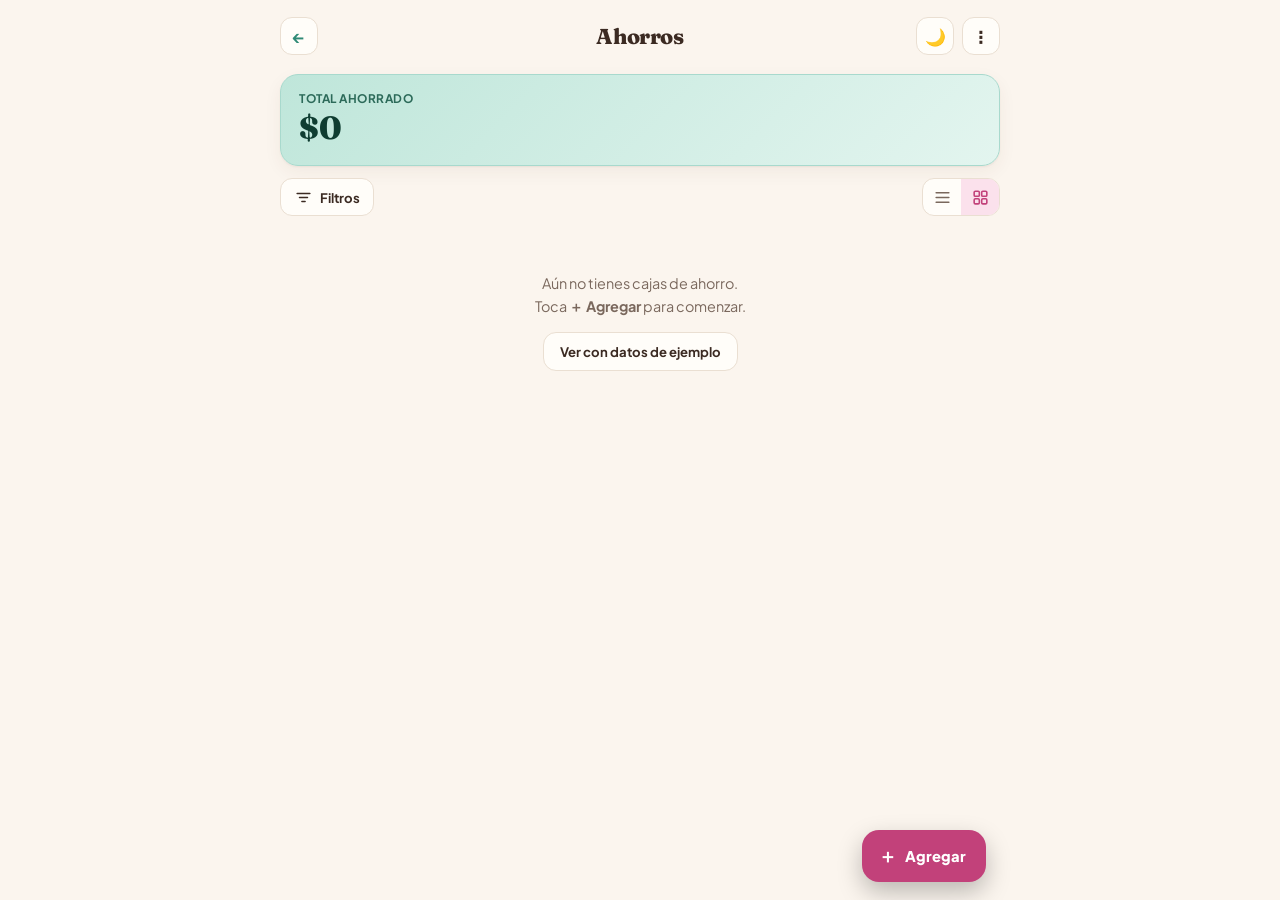
==== ahorros.html @ fe5e7a6b "Add files via upload" ====
<!DOCTYPE html>
<html lang="es">
<head>
  <meta charset="UTF-8">
  <title>Ahorros</title>
  <meta name="viewport" content="width=device-width, initial-scale=1.0">
  <meta name="theme-color" content="#f8fafc">
<link rel="manifest" href="/manifest.webmanifest">
<link rel="apple-touch-icon" href="/apple-touch-icon.png">
<link rel="icon" type="image/png" sizes="192x192" href="/icon-192.png">
<meta name="apple-mobile-web-app-capable" content="yes">
<meta name="mobile-web-app-capable" content="yes">
<meta name="apple-mobile-web-app-title" content="Organizador">  
  <script>try{var t=localStorage.getItem('app_tema')||'auto';var d=t==='oscuro'||(t==='auto'&&matchMedia('(prefers-color-scheme: dark)').matches);document.documentElement.dataset.theme=d?'dark':'light'}catch(e){}</script>
  <script>try{var F={fraunces:"'Fraunces',Georgia,serif",jakarta:"'Plus Jakarta Sans',system-ui,sans-serif",fira:"'Fira Sans',system-ui,sans-serif",chivo:"'Chivo',system-ui,sans-serif",space:"'Space Grotesk',system-ui,sans-serif"},f=localStorage.getItem("app_fuente");if(F[f])document.documentElement.style.setProperty("--serif",F[f])}catch(e){}</script>
  <script>try{var a=localStorage.getItem('color_ahorros');if(['violeta','rosa','celeste','agua'].indexOf(a)>-1)document.documentElement.dataset.acc=a}catch(e){}</script>
  <link rel="preconnect" href="https://fonts.googleapis.com">
  <link rel="preconnect" href="https://fonts.gstatic.com" crossorigin>
  <link href="https://fonts.googleapis.com/css2?family=Fraunces:wght@600;700&family=Fira+Sans:wght@500;600;700&family=Chivo:wght@500;600;700&family=Space+Grotesk:wght@500;600;700&family=Plus+Jakarta+Sans:wght@400;500;600;700;800&display=swap" rel="stylesheet">
  <style>
    :root{color-scheme:light;--bg:#fbf5ee;--card:#fffdf9;--border:#eadfd2;--text:#3b2a22;--muted:#7a685d;--green:#2f8a76;--green-soft:#d9f0ea;--green-line:#a8d9cd;--red:#b4412f;--red-soft:#f8e1db;--red-line:#eab9ad;--badge:#f1e8dd;--soft:#f6efe6;--hover:#eadfd2;--pill-ink:#475569;--info-soft:#fffbeb;--info-line:#fde68a;--info-ink:#92400e;--badge-ink:#65534a;--f0:#c4623f;--f1:#5f8f7a;--f2:#8a6fb0;--f3:#b98524;--f4:#4f7fb5;--f5:#b9567a;--f6:#6f8f3d;--f7:#a0675a;--serif:'Fraunces','Lora',Georgia,serif;--shadow:0 1px 2px rgba(80,50,30,.06),0 6px 18px rgba(80,50,30,.06)}
    [data-theme=dark]{color-scheme:dark;--bg:#14121a;--card:#1e1b27;--border:#2d2939;--text:#efeaf7;--muted:#a39cb3;--green:#34d399;--green-soft:rgba(52,211,153,.14);--green-line:rgba(52,211,153,.35);--red:#fb7185;--red-soft:rgba(251,113,133,.14);--red-line:rgba(251,113,133,.35);--badge:#282434;--soft:#181521;--hover:#2d2939;--pill-ink:#bab2ca;--info-soft:rgba(252,211,77,.1);--info-line:rgba(252,211,77,.3);--info-ink:#fcd34d;--f0:#f0916d;--f1:#5eead4;--f2:#c4b5fd;--f3:#fcd34d;--f4:#7cb7ff;--f5:#f9a8d4;--f6:#bef264;--f7:#fdba74;--shadow:0 1px 2px rgba(0,0,0,.3),0 8px 22px rgba(0,0,0,.25)}
    [data-theme=dark] .btn-green{color:#04281d}
    .btn-tema{justify-self:end;width:38px;height:38px;border-radius:12px;background:var(--card);border:1.5px solid var(--border);color:var(--text);font-size:1.05rem;cursor:pointer}
    *{box-sizing:border-box;-webkit-tap-highlight-color:transparent;margin:0;padding:0}
    body{font-family:'Plus Jakarta Sans',system-ui,-apple-system,sans-serif;background:var(--bg);color:var(--text);padding:16px 14px 80px;-webkit-font-smoothing:antialiased}
    .container{max-width:720px;margin:0 auto}
    .top-bar{display:grid;grid-template-columns:44px 1fr 44px;align-items:center;margin-bottom:18px;min-height:40px}
    .btn-back{text-decoration:none;font-size:1.1rem;font-weight:700;color:var(--green);display:inline-flex;align-items:center;justify-content:center;width:38px;height:38px;border-radius:12px;background:var(--card);border:1.5px solid var(--border);box-shadow:0 2px 5px rgba(0,0,0,.03)}
    h1{font-size:1.35rem;font-weight:800;text-align:center;letter-spacing:-.3px}

    .sum-card{background:linear-gradient(135deg,#059669,#10b981);color:#fff;border-radius:18px;padding:16px 18px;box-shadow:0 8px 22px rgba(5,150,105,.28);margin-bottom:16px}
    [data-theme=dark] .sum-card{color:#04281d;background:linear-gradient(135deg,#34d399,#6ee7b7);box-shadow:0 8px 22px rgba(52,211,153,.2)}
    .sum-label{font-size:.74rem;font-weight:700;text-transform:uppercase;letter-spacing:.5px;opacity:.85}
    .sum-value{font-size:2rem;font-weight:800;letter-spacing:-.5px;margin-top:2px}
    .sum-sub{font-size:.78rem;font-weight:600;opacity:.85;margin-top:2px}

    .actions-row{display:flex;justify-content:space-between;align-items:center;margin-bottom:16px;gap:8px}
    .btn{border:none;border-radius:12px;padding:10px 16px;font-weight:700;font-size:.82rem;cursor:pointer;display:inline-flex;align-items:center;justify-content:center;gap:6px;font-family:inherit;transition:all .15s cubic-bezier(.16,1,.3,1)}
    .btn:active{transform:scale(.94)}
    .btn-green{background:var(--green);color:#fff;box-shadow:0 4px 12px rgba(5,150,105,.25)}
    .btn-red{background:var(--red-soft);color:var(--red);border:1.5px solid var(--red-line)}
    .btn-in{background:var(--green-soft);color:var(--green);border:1.5px solid var(--green-line)}
    .btn-secondary{background:var(--card);border:1.5px solid var(--border);color:var(--text)}

    .card-list{display:flex;flex-direction:column;gap:12px}
    .group-card{background:var(--card);border:1.5px solid var(--border);border-radius:18px;padding:14px 16px;box-shadow:0 4px 12px rgba(15,23,42,.03)}
    .g-head{display:flex;justify-content:space-between;align-items:flex-start;gap:8px}
    .g-title{font-weight:700;font-size:1.02rem;overflow-wrap:anywhere}
    .g-saldo{font-weight:800;font-size:1.25rem;color:var(--green);margin-top:2px}
    .g-info{margin:10px 0 12px;background:var(--info-soft);border:1px solid var(--info-line);color:var(--info-ink);border-radius:10px;padding:7px 10px;font-size:.78rem;font-weight:600;line-height:1.45;overflow-wrap:anywhere;white-space:pre-wrap}
    .g-btns{display:flex;gap:8px;margin-top:12px}
    .g-btns .btn{flex:1}
    .btn-icon{background:none;border:none;cursor:pointer;padding:6px 8px;font-size:.88rem;color:var(--muted);border-radius:8px}
    .btn-icon:hover{background:var(--hover);color:var(--text)}
    .toggle-movs{width:100%;text-align:left;background:none;border:none;border-top:1px dashed var(--border);margin-top:12px;padding:10px 0 2px;font-weight:700;font-size:.8rem;font-family:inherit;color:var(--muted);cursor:pointer}
    .movs{display:flex;flex-direction:column;gap:6px;margin-top:8px}
    .mov{display:flex;justify-content:space-between;align-items:center;gap:10px;background:var(--soft);border:1px solid var(--border);border-radius:12px;padding:9px 11px}
    .mov-main{font-weight:700;font-size:.9rem}
    .mov.in .mov-main{color:var(--green)}.mov.out .mov-main{color:var(--red)}
    .mov-det{font-size:.78rem;font-weight:600;margin-top:3px;overflow-wrap:anywhere}
    .mov-sub{font-size:.74rem;color:var(--muted);margin-top:2px;overflow-wrap:anywhere}
    .vacio{text-align:center;color:var(--muted);padding:44px 0;font-size:.9rem;line-height:1.6}
    .vacio .btn{margin-top:14px}

    .modal-overlay{position:fixed;inset:0;background:rgba(15,23,42,.45);backdrop-filter:blur(8px);-webkit-backdrop-filter:blur(8px);display:flex;align-items:flex-start;justify-content:center;z-index:100;padding:20px 14px 40px;overflow-y:auto;opacity:0;pointer-events:none;transition:opacity .22s}
    .modal-overlay.active{opacity:1;pointer-events:auto}
    .modal{background:var(--card);border-radius:20px;width:100%;max-width:400px;padding:22px;box-shadow:0 20px 50px rgba(0,0,0,.16);transform:translateY(16px) scale(.96);transition:transform .24s cubic-bezier(.16,1,.3,1);margin-top:24px}
    .modal-overlay.active .modal{transform:none}
    .modal h3{font-size:1.15rem;font-weight:800;margin-bottom:14px}
    .sec{font-size:.72rem;font-weight:800;text-transform:uppercase;letter-spacing:.5px;color:var(--muted);margin:16px 0 8px;padding-top:12px;border-top:1px dashed var(--border)}
    .form-group{margin-bottom:12px}
    .form-label{display:block;font-size:.76rem;font-weight:700;color:var(--muted);margin-bottom:5px}
    .form-input{width:100%;border:1.5px solid var(--border);border-radius:10px;padding:11px 13px;font-size:.92rem;font-family:inherit;outline:none;color:var(--text);background:var(--card)}
    .form-input.big{font-size:1.5rem;font-weight:800;padding:12px 14px}
    .form-input:focus{border-color:var(--green);box-shadow:0 0 0 3px rgba(5,150,105,.15)}
    .hint{font-size:.74rem;color:var(--muted);margin-top:5px;line-height:1.4}
    .info-box{background:var(--info-soft);border:1px solid var(--info-line);color:var(--info-ink);border-radius:10px;padding:8px 11px;font-size:.78rem;font-weight:600;margin-bottom:12px;overflow-wrap:anywhere;white-space:pre-wrap}
    .chips{display:flex;gap:6px}
    .chip{flex:1;border:1.5px solid var(--border);background:var(--card);border-radius:12px;padding:10px 6px;font-weight:700;font-size:.82rem;font-family:inherit;color:var(--muted);cursor:pointer}
    .chip.on{background:var(--green-soft);border-color:var(--green);color:var(--green)}
    .chip.on.out{background:var(--red-soft);border-color:var(--red);color:var(--red)}
    .error{display:none;color:var(--red);font-size:.8rem;font-weight:600;margin-top:8px}
    .modal-footer{display:flex;justify-content:flex-end;gap:8px;margin-top:18px}
  
    /* ===== Estilo Fanfics: serif, franja de color, etiquetas suaves ===== */
    h1,.group-title,.g-title,.modal h3,.card-title,.vacio .big{font-family:var(--serif)}
    h1{letter-spacing:-.4px}
    .group-card,.nav-card{position:relative;overflow:hidden;border-width:1px;box-shadow:var(--shadow);padding-left:16px}
    /* sin franja lateral de color */
    .card-list>.group-card:nth-child(8n+1){--c:var(--f2)}
    .card-list>.group-card:nth-child(8n+2){--c:var(--f5)}
    .card-list>.group-card:nth-child(8n+3){--c:var(--f1)}
    .card-list>.group-card:nth-child(8n+4){--c:var(--f3)}
    .card-list>.group-card:nth-child(8n+5){--c:var(--f4)}
    .card-list>.group-card:nth-child(8n+6){--c:var(--f0)}
    .card-list>.group-card:nth-child(8n+7){--c:var(--f6)}
    .card-list>.group-card:nth-child(8n+8){--c:var(--f7)}
    .group-title{font-weight:700;font-size:1.05rem;letter-spacing:-.1px}
    .group-count{background:var(--badge);color:var(--badge-ink);font-weight:700}
    .badge{border-color:transparent!important;border-radius:8px;padding:3px 8px;font-size:.7rem}
    .badge.cat{border-radius:8px}
    .btn,.sq,.btn-back,.btn-tema,.mini,.chip{border-radius:13px}
    .btn-add-item,.btn-clear{border-radius:13px}
    .sq,.btn-back,.btn-tema{border-width:1px}
    .search-box,.group-card,.item-row,.mov,.modal{border-width:1px}
    .search-box{border-width:1.5px;border-radius:15px;box-shadow:none}
    .seg{background:var(--badge)}
    .modal-overlay,.overlay{background:rgba(30,18,10,.45)}
    [data-theme=dark] .modal-overlay,[data-theme=dark] .overlay{background:rgba(0,0,0,.6)}
    .item-row{border-radius:14px}

    .btn-green{box-shadow:none}
    .sum-card{background:linear-gradient(135deg,#2f8a76,#5f8f7a);box-shadow:var(--shadow);border-radius:18px}
    [data-theme=dark] .sum-card{background:#173b36;color:#5eead4;box-shadow:var(--shadow);border:1px solid rgba(94,234,212,.25)}
    .sum-value{font-family:var(--serif)}
    .g-saldo{font-family:var(--serif)}
    [data-theme=dark] .btn-green{color:#04281d}
  
    /* ===== Estructura nueva (boceto): barra, filtros, tarjetas compactas, flotante ===== */
    :root{--pk:#c2417a;--pk-soft:#fbe1ec;--on-pk:#fff;--acc:var(--green)}
    [data-theme=dark]{--pk:#f472b6;--pk-soft:#40202f;--on-pk:#14121a}
    body{padding-bottom:110px}
    .top-bar{grid-template-columns:84px 1fr 84px}
    .sq{width:38px;height:38px;border-radius:12px;background:var(--card);border:1px solid var(--border);color:var(--text);font-size:1.05rem;font-weight:700;display:inline-flex;align-items:center;justify-content:center;text-decoration:none;cursor:pointer;font-family:inherit;box-shadow:none}
    .top-bar>a.sq{color:var(--acc);justify-self:start}
    .top-right{display:flex;gap:8px;justify-self:end;position:relative}
    .top-right .sq{color:var(--text)}
    .menu,.pop{position:absolute;background:var(--card);border:1px solid var(--border);border-radius:14px;box-shadow:var(--shadow);padding:6px;display:none;z-index:60}
    .menu{right:0;top:46px;min-width:170px}
    .pop{left:0;top:44px;min-width:240px;z-index:40}
    .menu.open,.pop.open{display:block}
    .menu button,.pop button{display:flex;width:100%;gap:8px;align-items:center;padding:11px 12px;border:0;background:none;border-radius:10px;font-weight:700;font-size:.86rem;font-family:inherit;color:var(--text);cursor:pointer;text-align:left}
    .menu button:hover,.pop button:hover{background:var(--badge)}
    .pop button.on{background:var(--pk-soft);color:var(--pk)}
    .tools{display:flex;gap:8px;align-items:center;margin:2px 0 12px;position:relative;min-height:38px}
    .fbtn{display:inline-flex;align-items:center;gap:7px;height:38px;padding:0 13px;border-radius:12px;background:var(--card);border:1px solid var(--border);font-weight:700;font-size:.82rem;color:var(--text);cursor:pointer;font-family:inherit}
    .fbtn svg,.view svg{width:19px;height:19px;flex:none}
    .fbtn i{display:none;width:8px;height:8px;border-radius:50%;background:var(--pk)}
    .fbtn.has i{display:inline-block}
    .view{display:flex;margin-left:auto;background:var(--card);border:1px solid var(--border);border-radius:12px;overflow:hidden}
    .view button{width:38px;height:36px;display:grid;place-items:center;color:var(--muted);background:none;border:0;cursor:pointer}
    .view button.on{background:var(--pk-soft);color:var(--pk)}
    .tot{font-size:.82rem;color:var(--muted);font-weight:600}
    .tot b{color:var(--text);font-family:var(--serif);font-size:1.05rem}
    .card-list.grid{display:grid;grid-template-columns:1fr 1fr;gap:10px;align-items:stretch}
    @media(max-width:330px){.card-list.grid{grid-template-columns:1fr}}
    .card-list.grid .group-card{padding:12px 8px 12px 16px}
    .card-list .vacio{grid-column:1/-1}
    .group-card{display:flex;flex-direction:column;gap:6px}
    .c-head{display:flex;justify-content:space-between;align-items:flex-start;gap:4px}
    .c-name{font-family:var(--serif);font-weight:700;font-size:1rem;line-height:1.2;overflow-wrap:anywhere;min-width:0;padding-top:4px}
    .c-ic{display:flex;flex:none;margin:-4px 0 0 0}
    .c-ic .btn-icon{padding:6px 5px}
    .c-sub{font-size:.76rem;color:var(--muted);font-weight:600;overflow-wrap:anywhere}
    .c-line{font-size:.8rem;color:var(--muted);font-weight:600}
    .c-line b{color:var(--text)}
    .c-line b.v{font-family:var(--serif);font-size:1.1rem;color:var(--acc)}
    .c-acts{display:grid;grid-template-columns:1fr 1fr;gap:6px;margin-top:auto;padding-top:6px}
    .c-acts .btn{padding:9px 4px;font-size:.78rem;border-radius:11px;width:100%}
    .btn-det{background:var(--card);border:1.5px solid var(--border);color:var(--text)}
    .btn-add{background:var(--pk-soft);color:var(--pk);border:1.5px solid transparent}
    .caja-thumb{width:44px;height:44px;border-radius:10px;object-fit:cover;background:var(--hover);border:1px solid var(--border);cursor:pointer;flex:none}
    .card-list.grid .caja-thumb{width:32px;height:32px;border-radius:8px}
    .badges{display:flex;flex-wrap:wrap;gap:6px;align-items:center;margin-bottom:4px}
    .fab{position:fixed;z-index:30;right:max(16px,calc(50% - 346px));bottom:calc(18px + env(safe-area-inset-bottom));height:52px;padding:0 20px 0 16px;border-radius:17px;background:var(--pk);color:var(--on-pk);border:0;font-weight:800;font-size:.92rem;display:flex;align-items:center;gap:8px;box-shadow:0 10px 24px rgba(0,0,0,.25);cursor:pointer;font-family:inherit}
    .fab:active{transform:scale(.95)}
    .modal.wide{max-width:560px}
    .det-head{display:flex;align-items:flex-start;gap:10px;margin-bottom:14px}
    .det-head .grow h3{margin:0;overflow-wrap:anywhere}
    textarea.form-input{display:block;resize:none;overflow:hidden;min-height:44px;line-height:1.4}
    .mov>div:first-child{min-width:0;flex:1}
    .sum-card{margin-bottom:12px}
    .bar{height:7px;border-radius:99px;background:var(--badge);overflow:hidden}
    .bar i{display:block;height:100%;background:var(--green);border-radius:99px}
    .badge{display:inline-block;padding:3px 8px;border-radius:8px;font-weight:700;font-size:.7rem}
    .badge.ok{background:var(--green-soft);color:var(--green)}
    .c-acts.t3{grid-template-columns:1fr 1fr 1fr}
    .card-list.grid .c-acts.t3{grid-template-columns:1fr 1fr}
    .card-list.grid .c-acts.t3 .btn-det{grid-column:1/-1}
    .c-acts.t3 .btn{padding:9px 2px}
    .g-info{margin:12px 0}
    .mov-det,.mov-sub,.mov-main{overflow-wrap:anywhere}
  
    .menu{min-width:220px;max-height:75vh;overflow-y:auto}
    .menu hr{border:0;border-top:1px dashed var(--border);margin:6px 4px}
    .menu-t{font-size:.68rem;font-weight:800;text-transform:uppercase;letter-spacing:.5px;color:var(--muted);padding:8px 12px 4px}
    .menu .dots{display:flex;gap:10px;padding:6px 12px 10px}
    .menu .dots button{width:32px;height:32px;padding:0;border-radius:50%;border:2px solid transparent;display:grid;place-items:center;color:#fff;font-size:.85rem;background:var(--c)}
    .menu .dots button[data-c=violeta]{--c:#7c5cd6}.menu .dots button[data-c=rosa]{--c:#c2417a}.menu .dots button[data-c=celeste]{--c:#3b82c4}.menu .dots button[data-c=agua]{--c:#2f8a76}
    [data-theme=dark] .menu .dots button[data-c=violeta]{--c:#a78bfa}[data-theme=dark] .menu .dots button[data-c=rosa]{--c:#f472b6}[data-theme=dark] .menu .dots button[data-c=celeste]{--c:#7cb7ff}[data-theme=dark] .menu .dots button[data-c=agua]{--c:#5eead4}
    [data-theme=dark] .menu .dots button{color:#14121a}
    .menu .dots button.on{border-color:var(--text)}
    .menu .dots button.on::after{content:"✓";font-weight:800}
    .menu #fonts button.on{background:var(--badge);color:var(--acc)}

    .sum-card,[data-theme=dark] .sum-card{background:linear-gradient(135deg,#2f8a76,#5f8f7a);color:#fff;border:0}
    .sum-card .sum-label,.sum-card .sum-sub{color:#fff;opacity:1}
    .sum-card .sum-value{color:#000}

    /* Total ahorrado: verde más claro */
    .sum-card,[data-theme=dark] .sum-card{background:linear-gradient(135deg,#bfe6da,#e3f5ef);color:#14473a;border:1px solid #a8d9cd;box-shadow:var(--shadow)}
    .sum-card .sum-label,.sum-card .sum-sub{color:#2c6a59;opacity:1}
    .sum-card .sum-value{color:#0f3d31}
    [data-theme=dark] .sum-card{background:linear-gradient(135deg,#2a6b5c,#3a8472);border-color:rgba(94,234,212,.25);color:#fff}
    [data-theme=dark] .sum-card .sum-label,[data-theme=dark] .sum-card .sum-sub{color:#d9f0ea}
    [data-theme=dark] .sum-card .sum-value{color:#fff}

    /* Mixto, reglas de la caja */
    .mix-box{border:1px solid var(--border);background:var(--soft);border-radius:14px;padding:12px;margin-bottom:12px}
    .mix-t{font-weight:800;font-size:.85rem;margin-bottom:8px}
    .mix-box .form-group:last-child{margin-bottom:0}
    .chips.wrap{flex-wrap:wrap;margin-top:8px}
    .chips.wrap .chip{flex:none;padding:8px 12px}
    .c-sub.rule{display:-webkit-box;-webkit-line-clamp:2;-webkit-box-orient:vertical;overflow:hidden}

    /* Títulos de contenedores: máx. 2 líneas; si no caben, se achican y al final se cortan con … */
    .group-title,.c-name,#det-titulo{display:-webkit-box;-webkit-line-clamp:2;-webkit-box-orient:vertical;overflow:hidden;overflow-wrap:anywhere;line-height:1.2;min-width:0}
    .group-title-box{min-width:0;flex:1}
    .group-count{flex:none}

    /* Hoja inferior para Detalles */
    .group-card[data-id]{cursor:pointer}
    #modal-det{align-items:flex-end;padding:0}
    #modal-det .modal{
      max-width:560px;width:100%;margin:0;
      border-radius:24px 24px 0 0;
      max-height:calc(100dvh - 56px);
      display:flex;flex-direction:column;
      padding:10px 20px calc(20px + env(safe-area-inset-bottom));
      transform:translateY(100%);
      transition:transform .32s cubic-bezier(.16,1,.3,1);
    }
    #modal-det.active .modal{transform:none}
    #modal-det #det-body{overflow-y:auto;flex:1;min-height:0;overscroll-behavior:contain;-webkit-overflow-scrolling:touch}
    .sheet-handle{width:42px;height:5px;border-radius:99px;background:var(--border);margin:0 auto 14px;flex:none}
    #modal-det .det-head{flex:none}
  </style>
  <style>
    /* ===== Color de acento (se aplica solo si lo eliges en el menú ⋮) ===== */
    [data-acc=violeta]{--green:#7c5cd6;--green-soft:#ece6fb;--green-line:#cdbff2;--acc:#7c5cd6;--pk:#7c5cd6;--pk-soft:#ece6fb;--on-pk:#fff;--s1:#dccff8;--s2:#efe9fc;--sl:#5b3fb0;--sv:#3a2580;--d1:#5b3fb0;--d2:#7c5cd6}
    [data-theme=dark][data-acc=violeta]{--green:#a78bfa;--green-soft:rgba(167,139,250,.14);--green-line:rgba(167,139,250,.35);--acc:#a78bfa;--pk:#a78bfa;--pk-soft:rgba(167,139,250,.14);--on-pk:#14121a}
    [data-acc=rosa]{--green:#c2417a;--green-soft:#fbe1ec;--green-line:#f0b6cf;--acc:#c2417a;--pk:#c2417a;--pk-soft:#fbe1ec;--on-pk:#fff;--s1:#f6cfe0;--s2:#fbe9f1;--sl:#a3336a;--sv:#6e1c45;--d1:#8a2c58;--d2:#b13a73}
    [data-theme=dark][data-acc=rosa]{--green:#f472b6;--green-soft:rgba(244,114,182,.14);--green-line:rgba(244,114,182,.35);--acc:#f472b6;--pk:#f472b6;--pk-soft:rgba(244,114,182,.14);--on-pk:#14121a}
    [data-acc=celeste]{--green:#3b82c4;--green-soft:#dcebf8;--green-line:#b3d3ee;--acc:#3b82c4;--pk:#3b82c4;--pk-soft:#dcebf8;--on-pk:#fff;--s1:#c4dcf3;--s2:#e6f1fb;--sl:#2e6aa3;--sv:#17406b;--d1:#2a5f96;--d2:#3b7ab8}
    [data-theme=dark][data-acc=celeste]{--green:#7cb7ff;--green-soft:rgba(124,183,255,.14);--green-line:rgba(124,183,255,.35);--acc:#7cb7ff;--pk:#7cb7ff;--pk-soft:rgba(124,183,255,.14);--on-pk:#14121a}
    [data-acc=agua]{--green:#2f8a76;--green-soft:#d9f0ea;--green-line:#a8d9cd;--acc:#2f8a76;--pk:#2f8a76;--pk-soft:#d9f0ea;--on-pk:#fff;--s1:#bfe6da;--s2:#e3f5ef;--sl:#2c6a59;--sv:#0f3d31;--d1:#2a6b5c;--d2:#3a8472}
    [data-theme=dark][data-acc=agua]{--green:#5eead4;--green-soft:rgba(94,234,212,.14);--green-line:rgba(94,234,212,.35);--acc:#5eead4;--pk:#5eead4;--pk-soft:rgba(94,234,212,.14);--on-pk:#14121a}
    [data-acc] .sum-card{background:linear-gradient(135deg,var(--s1),var(--s2));border:1px solid var(--green-line);color:var(--sv)}
    [data-acc] .sum-card .sum-label,[data-acc] .sum-card .sum-sub{color:var(--sl)}
    [data-acc] .sum-card .sum-value{color:var(--sv)}
    [data-theme=dark][data-acc] .sum-card{background:linear-gradient(135deg,var(--d1),var(--d2));color:#fff}
    [data-theme=dark][data-acc] .sum-card .sum-label,[data-theme=dark][data-acc] .sum-card .sum-sub{color:rgba(255,255,255,.85)}
    [data-theme=dark][data-acc] .sum-card .sum-value{color:#fff}
    [data-theme=dark][data-acc] .btn-green{color:#14121a}
  </style>
  <script src="/app.js"></script>
</head>
<body>
  <div class="container">
    <div class="top-bar">
      <a href="organizador.html" class="sq" title="Volver al menú">←</a>
      <h1>Ahorros</h1>
      <div class="top-right">
        <button class="sq" id="btn-tema" aria-label="Cambiar entre modo claro y oscuro"></button>
        <button class="sq" id="btn-menu" aria-label="Más opciones">⋮</button>
        <div class="menu" id="menu">
          <button id="btn-exportar">💾 Respaldar</button>
          <button id="btn-importar">📂 Cargar</button>
          <hr>
          <div class="menu-sec"><div class="menu-t">Letra de los títulos</div><div id="fonts"><button data-f="fraunces" style="font-family:'Fraunces',Georgia,serif">Fraunces (la de ahora)</button><button data-f="jakarta" style="font-family:'Plus Jakarta Sans',system-ui,sans-serif">Plus Jakarta (sin serif)</button><button data-f="fira" style="font-family:'Fira Sans',system-ui,sans-serif">Fira Sans</button><button data-f="chivo" style="font-family:'Chivo',system-ui,sans-serif">Chivo</button><button data-f="space" style="font-family:'Space Grotesk',system-ui,sans-serif">Space Grotesk</button></div></div>
          <hr>
          <div class="menu-sec"><div class="menu-t">Color de acento</div>
            <div class="dots" id="dots">
              <button data-c="violeta" aria-label="Morado"></button>
              <button data-c="rosa" aria-label="Rosa"></button>
              <button data-c="celeste" aria-label="Celeste"></button>
              <button data-c="agua" aria-label="Aguamarina"></button>
            </div>
          </div>
        </div>
      </div>
      <input type="file" id="file-input" style="display:none" accept=".json">
    </div>

    <div class="sum-card">
      <div class="sum-label">Total ahorrado</div>
      <div class="sum-value" id="s-total">$0</div>
      <div class="sum-sub" id="s-sub"></div>
    </div>

    <div class="tools">
      <button class="fbtn" id="btn-filtros"><svg viewBox="0 0 24 24" fill="none" stroke="currentColor" stroke-width="2" stroke-linecap="round"><path d="M4 7h16M7 12h10M10 17h4"/></svg>Filtros<i></i></button>
      <div class="pop" id="pop">
        <button data-v="todas">📋 Todas</button>
        <button data-v="progreso">🌱 En progreso</button>
        <button data-v="cumplida">🎉 Meta cumplida</button>
        <button data-v="sin">➖ Sin meta</button>
      </div>
      <div class="view" id="view">
        <button data-v="list" aria-label="Vista de lista"><svg viewBox="0 0 24 24" fill="none" stroke="currentColor" stroke-width="2" stroke-linecap="round"><path d="M4 6h16M4 12h16M4 18h16"/></svg></button>
        <button data-v="grid" aria-label="Vista de cuadrícula"><svg viewBox="0 0 24 24" fill="none" stroke="currentColor" stroke-width="2" stroke-linejoin="round"><rect x="4" y="4" width="6.5" height="6.5" rx="1.5"/><rect x="13.5" y="4" width="6.5" height="6.5" rx="1.5"/><rect x="4" y="13.5" width="6.5" height="6.5" rx="1.5"/><rect x="13.5" y="13.5" width="6.5" height="6.5" rx="1.5"/></svg></button>
      </div>
    </div>

    <div id="lista" class="card-list grid"></div>
  </div>

  <button class="fab" id="btn-nueva"><span style="font-size:1.2rem;line-height:1">＋</span> Agregar</button>

  <datalist id="dl-b"><option value="1.000"><option value="2.000"><option value="5.000"><option value="10.000"><option value="20.000"></datalist>
  <datalist id="dl-m"><option value="10"><option value="50"><option value="100"><option value="500"></datalist>

  <!-- Detalles de una caja (resumen + todos los movimientos con fecha) -->
  <div class="modal-overlay" id="modal-det">
    <div class="modal wide">
      <div class="sheet-handle"></div>
      <div class="det-head">
        <div class="grow" style="flex:1;min-width:0"><h3 id="det-titulo"></h3></div>
        <button class="sq" data-close aria-label="Cerrar">✕</button>
      </div>
      <div id="det-body"></div>
    </div>
  </div>

  <!-- Modal Caja (nueva / editar) -->
  <div class="modal-overlay" id="modal-caja">
    <div class="modal">
      <h3 id="caja-titulo">Nueva Caja</h3>
      <div class="form-group">
        <label class="form-label">Nombre del lugar</label>
        <input class="form-input" id="caja-nombre" placeholder="Ej: Kindle o Kobo, Escritorio ajustable..." autocomplete="off">
      </div>
      <div class="form-group">
        <label class="form-label">Meta (opcional)</label>
        <input class="form-input money" id="caja-meta" inputmode="numeric" placeholder="Ej: 120.000" autocomplete="off">
      </div>
      <div class="form-group">
        <label class="form-label">Regla de uso de la caja (opcional)</label>
        <textarea class="form-input auto" id="caja-detalle" rows="1" placeholder="Ej: Solo sacar cuando sea necesario"></textarea>
        <div class="chips wrap" id="caja-reglas">
          <button type="button" class="chip" data-p="No sacar">🔒 No sacar</button>
          <button type="button" class="chip" data-p="Solo sacar si es necesario">⚠️ Solo si es necesario</button>
          <button type="button" class="chip" data-p="Uso ocasional">🎈 Uso ocasional</button>
        </div>
      </div>

      <div class="sec" id="caja-sec">Saldo inicial (opcional)</div>
      <div class="form-group" id="caja-monto-box">
        <label class="form-label" id="caja-monto-label">Monto ($)</label>
        <input class="form-input big money" id="caja-monto" inputmode="numeric" placeholder="0" autocomplete="off">
        <div class="hint" id="caja-hint" style="display:none">Si lo cambias, queda registrado como un "Ajuste de saldo" en el historial.</div>
      </div>
      <div id="caja-fmt-box">
        <div class="form-group">
          <label class="form-label">¿Es en billetes o monedas?</label>
          <div class="chips" id="caja-fmt">
            <button class="chip" data-v="b"> Billetes</button>
            <button class="chip" data-v="m"> Monedas</button>
            <button class="chip" data-v="x">Mixto</button>
          </div>
        </div>
        <div id="caja-mix" style="display:none">
          <div class="mix-box">
            <div class="mix-t"> Billetes</div>
            <div class="form-group"><label class="form-label">Monto en billetes ($)</label><input class="form-input money" id="caja-mb" inputmode="numeric" placeholder="Ej: 5.000" autocomplete="off"></div>
            <div class="form-group"><label class="form-label">¿Cuáles billetes? (especificar)</label><textarea class="form-input auto" id="caja-mbd" rows="1" placeholder="Ej: 3 de mil y 1 de 2 mil"></textarea></div>
          </div>
          <div class="mix-box">
            <div class="mix-t"> Monedas</div>
            <div class="form-group"><label class="form-label">Monto en monedas ($)</label><input class="form-input money" id="caja-mm" inputmode="numeric" placeholder="Ej: 2.000" autocomplete="off"></div>
            <div class="form-group"><label class="form-label">¿Cuáles monedas? (especificar)</label><textarea class="form-input auto" id="caja-mmd" rows="1" placeholder="Ej: monedas de 100 y 500"></textarea></div>
          </div>
          <div class="hint" id="caja-mix-tot" style="margin:-4px 0 12px;font-weight:700"></div>
        </div>
        <div class="form-group" id="caja-den-box">
          <label class="form-label" id="caja-den-label">Billetes de ($)</label>
          <input class="form-input money" id="caja-den" inputmode="numeric" list="dl-b" placeholder="Ej: 10.000" autocomplete="off">
          <div class="hint" id="caja-den-hint"></div>
        </div>
      </div>
      <div class="error" id="caja-error"></div>
      <div class="modal-footer">
        <button class="btn btn-secondary" data-close>Cancelar</button>
        <button class="btn btn-green" id="btn-guardar-caja">Guardar</button>
      </div>
    </div>
  </div>

  <!-- Modal Movimiento -->
  <div class="modal-overlay" id="modal-mov">
    <div class="modal">
      <h3 id="mov-titulo">Movimiento</h3>
      <div class="info-box" id="mov-info" style="display:none"></div>
      <div class="form-group">
        <label class="form-label">Operación</label>
        <div class="chips" id="mov-tipo">
          <button class="chip" data-v="in">+ Ingresar</button>
          <button class="chip" data-v="out">− Retirar</button>
        </div>
      </div>
      <div class="form-group" id="mov-monto-box">
        <label class="form-label">Monto ($)</label>
        <input class="form-input big money" id="mov-monto" inputmode="numeric" placeholder="5.000" autocomplete="off">
      </div>
      <div class="form-group">
        <label class="form-label">¿Fue en billetes o monedas?</label>
        <div class="chips" id="mov-fmt">
          <button class="chip" data-v="b"> Billetes</button>
          <button class="chip" data-v="m"> Monedas</button>
          <button class="chip" data-v="x">Mixto</button>
        </div>
      </div>
      <div id="mov-mix" style="display:none">
          <div class="mix-box">
            <div class="mix-t"> Billetes</div>
            <div class="form-group"><label class="form-label">Monto en billetes ($)</label><input class="form-input money" id="mov-mb" inputmode="numeric" placeholder="Ej: 5.000" autocomplete="off"></div>
            <div class="form-group"><label class="form-label">¿Cuáles billetes? (especificar)</label><textarea class="form-input auto" id="mov-mbd" rows="1" placeholder="Ej: 3 de mil y 1 de 2 mil"></textarea></div>
          </div>
          <div class="mix-box">
            <div class="mix-t"> Monedas</div>
            <div class="form-group"><label class="form-label">Monto en monedas ($)</label><input class="form-input money" id="mov-mm" inputmode="numeric" placeholder="Ej: 2.000" autocomplete="off"></div>
            <div class="form-group"><label class="form-label">¿Cuáles monedas? (especificar)</label><textarea class="form-input auto" id="mov-mmd" rows="1" placeholder="Ej: monedas de 100 y 500"></textarea></div>
          </div>
          <div class="hint" id="mov-mix-tot" style="margin:-4px 0 12px;font-weight:700"></div>
        </div>
        <div class="form-group" id="mov-den-box">
        <label class="form-label" id="mov-den-label">Billetes de ($)</label>
        <input class="form-input money" id="mov-den" inputmode="numeric" list="dl-b" placeholder="Ej: 10.000" autocomplete="off">
        <div class="hint" id="mov-den-hint"></div>
      </div>
      <div class="form-group" id="mov-det-box">
        <label class="form-label">Detalle (solo informativo, no se suma)</label>
        <textarea class="form-input auto" id="mov-det" rows="1" placeholder="Ej: más 3 monedas de 100"></textarea>
      </div>
      <div class="form-group">
        <label class="form-label">Motivo / nota (opcional)</label>
        <textarea class="form-input auto" id="mov-nota" rows="1" placeholder="Ej: Ahorro semanal, vuelto de la feria..."></textarea>
      </div>
      <div class="error" id="mov-error"></div>
      <div class="modal-footer">
        <button class="btn btn-secondary" data-close>Cancelar</button>
        <button class="btn btn-green" id="btn-confirmar">Confirmar</button>
      </div>
    </div>
  </div>

  <script>
    const KEY = 'org_ahorros', VKEY = 'vista_ahorros';
    const FMT = { b:' Billetes', m:' Monedas', x:' Mixto' };
    const EMO = { b:'', m:'', x:'' };

    const $ = s => document.querySelector(s);
    const $$ = s => [...document.querySelectorAll(s)];
    const esc = s => String(s ?? '').replace(/[&<>"']/g, c => ({'&':'&amp;','<':'&lt;','>':'&gt;','"':'&quot;',"'":'&#39;'}[c]));
    const money = n => '$' + Math.round(n || 0).toLocaleString('es-CL');
    const num = v => parseInt(String(v).replace(/\D/g, ''), 10) || 0;
    const vibrar = () => { if (navigator.vibrate) navigator.vibrate(10); };
    const fecha = () => new Date().toLocaleDateString('es-CL', { day:'2-digit', month:'short', hour:'2-digit', minute:'2-digit' });
    const uid = p => p + Date.now().toString(36) + Math.random().toString(36).slice(2, 5);

    /* Normaliza datos nuevos y también los antiguos (que separaban billetes y monedas) */
    function normMov(m) {
      const old = m.monto === undefined;
      const b = +m.b || 0, mo = +m.m || 0;
      return {
        id: String(m.id || uid('m_')),
        tipo: m.tipo === 'out' ? 'out' : 'in',
        monto: old ? b + mo : Math.max(0, +m.monto || 0),
        formato: FMT[m.formato] ? m.formato : (b && mo ? 'x' : b ? 'b' : mo ? 'm' : ''),
        detalle: String(m.detalle || (old && b && mo ? `Billetes ${money(b)} + Monedas ${money(mo)}` : '')).trim(),
        nota: String(m.nota || '').trim(),
        fecha: String(m.fecha || '')
      };
    }
    function normCaja(c) {
      const saldo = c.saldo !== undefined ? Math.max(0, +c.saldo || 0) : (+c.b || 0) + (+c.m || 0);
      return {
        id: String(c.id || uid('a_')), nombre: String(c.nombre || 'Caja').trim() || 'Caja',
        detalle: String(c.detalle || '').trim(), saldo, meta: Math.max(0, Math.round(+c.meta || 0)),
        movs: (Array.isArray(c.movs) ? c.movs : []).filter(m => m && typeof m === 'object').map(normMov)
      };
    }
    let db = [];
    try { const v = JSON.parse(localStorage.getItem(KEY) || '[]'); if (Array.isArray(v)) db = v.filter(c => c && typeof c === 'object').map(normCaja); } catch (e) {}
    let cajaId = null, detId = null, tipo = 'in', fmt = 'b', cajaFmt = 'b', filtro = 'todas';
    let disp = 'grid'; try { disp = localStorage.getItem(VKEY) === 'list' ? 'list' : 'grid'; } catch (e) {}
    const guardar = () => { try { localStorage.setItem(KEY, JSON.stringify(db)); } catch (e) { alert('No pude guardar en este navegador. Haz un respaldo.'); } render(); };

    /* Textos que se alargan hacia abajo (no hacia el lado) */
    function grow(el) { el.style.height = 'auto'; const h = el.scrollHeight; if (h) el.style.height = h + 'px'; }
    document.addEventListener('input', e => { if (e.target.matches('textarea.auto')) grow(e.target); });
    const setVal = (s, v) => { const el = $(s); el.value = v; if (el.matches('textarea.auto')) grow(el); };

    /* Puntos de miles automáticos en los montos (5000 → 5.000) */
    const fmtN = n => String(n).replace(/\B(?=(\d{3})+(?!\d))/g, '.');
    document.addEventListener('input', e => {
      const el = e.target; if (!el.matches('input.money')) return;
      const pos = el.selectionStart, antes = el.value.slice(0, pos).replace(/\D/g, '').length;
      const d = el.value.replace(/\D/g, '').replace(/^0+(?=\d)/, '');
      el.value = d ? fmtN(d) : '';
      let n = 0, i = 0; while (i < el.value.length && n < antes) { if (/\d/.test(el.value[i])) n++; i++; }
      try { el.setSelectionRange(i, i); } catch (er) {}
    });

    /* Mixto: monto + qué es, por separado para billetes y monedas */
    function totMix(p) { const t = num($(`#${p}-mb`).value) + num($(`#${p}-mm`).value); $(`#${p}-mix-tot`).textContent = t ? `Total: ${money(t)}` : ''; }
    ['caja', 'mov'].forEach(p => ['mb', 'mm'].forEach(k => $(`#${p}-${k}`).addEventListener('input', () => totMix(p))));
    function textoMixto(mb, db, mm, dm) {
      const p = [];
      if (mb) p.push(` ${money(mb)}${db ? ` (${db})` : ''}`);
      if (mm) p.push(` ${money(mm)}${dm ? ` (${dm})` : ''}`);
      return p.join(' + ');
    }

    /* Reglas rápidas de la caja */
    const splitRegla = v => v.split(/\s*·\s*/).map(x => x.trim()).filter(Boolean);
    function marcarReglas() { const p = splitRegla($('#caja-detalle').value); $$('#caja-reglas .chip').forEach(b => b.classList.toggle('on', p.includes(b.dataset.p))); }
    $('#caja-reglas').onclick = e => {
      const b = e.target.closest('.chip'); if (!b) return;
      const p = splitRegla($('#caja-detalle').value), i = p.indexOf(b.dataset.p);
      if (i >= 0) p.splice(i, 1); else p.push(b.dataset.p);
      setVal('#caja-detalle', p.join(' · ')); marcarReglas();
    };
    $('#caja-detalle').addEventListener('input', marcarReglas);

    /* Billetes / monedas: monto + "de cuánto" → calcula cuántos son (solo informativo) */
    function actDen(p) {
      const f = p === 'caja' ? cajaFmt : fmt, box = $(`#${p}-den-box`), vis = f === 'b' || f === 'm', mx = f === 'x';
      $(`#${p}-mix`).style.display = mx ? 'block' : 'none';
      $(`#${p}-monto-box`).style.display = mx ? 'none' : 'block';
      if (p === 'mov') $('#mov-det-box').style.display = mx ? 'none' : 'block';
      box.style.display = vis ? 'block' : 'none';
      if (!vis) return;
      $(`#${p}-den-label`).textContent = f === 'b' ? 'Billetes de ($)' : 'Monedas de ($)';
      $(`#${p}-den`).setAttribute('list', f === 'b' ? 'dl-b' : 'dl-m');
      $(`#${p}-den`).placeholder = f === 'b' ? 'Ej: 10.000' : 'Ej: 100';
      hintDen(p);
    }
    function hintDen(p) {
      const f = p === 'caja' ? cajaFmt : fmt, monto = num($(`#${p}-monto`).value), den = num($(`#${p}-den`).value), h = $(`#${p}-den-hint`);
      if (!(monto && den) || (f !== 'b' && f !== 'm')) { h.textContent = ''; return; }
      const n = monto / den, u = f === 'b' ? 'billete' : 'moneda';
      h.textContent = Number.isInteger(n) ? `= ${n} ${u}${n === 1 ? '' : 's'} de ${money(den)}` : `No cuadra exacto: ${money(monto)} ÷ ${money(den)} = ${n.toLocaleString('es-CL', { maximumFractionDigits: 2 })}`;
    }
    function textoDinero(monto, f, den, extra) {
      const p = [];
      if ((f === 'b' || f === 'm') && den && monto) {
        const n = monto / den, u = f === 'b' ? 'billete' : 'moneda';
        p.push(Number.isInteger(n) ? `${n} ${u}${n === 1 ? '' : 's'} de ${money(den)}` : `${u}s de ${money(den)}`);
      }
      if (extra) p.push(extra);
      return p.join(' · ');
    }
    ['caja', 'mov'].forEach(p => { $(`#${p}-monto`).addEventListener('input', () => hintDen(p)); $(`#${p}-den`).addEventListener('input', () => hintDen(p)); });

    /* ── Render ── */
    const cumple = (c, f) => { const m = c.meta || 0; return f === 'todas' || (f === 'progreso' && m > 0 && c.saldo < m) || (f === 'cumplida' && m > 0 && c.saldo >= m) || (f === 'sin' && !m); };

    function tarjeta(c) {
      const meta = c.meta || 0, pct = meta ? Math.min(100, Math.round(c.saldo / meta * 100)) : 0, d = `data-id="${esc(c.id)}"`;
      return `<div class="group-card" ${d}><div class="c-head"><div class="c-name"> ${esc(c.nombre)}</div>
        <div class="c-ic"><button class="btn-icon" data-act="edit" ${d} aria-label="Editar">✎</button><button class="btn-icon" data-act="del" ${d} aria-label="Eliminar">🗑</button></div></div>
        <div class="c-line">Actual: <b class="v">${money(c.saldo)}</b></div>
        <div class="c-line">Meta: <b>${meta ? money(meta) : 'sin meta'}</b>${meta ? ` · ${pct}%` : ''}</div>
        ${meta ? `<div class="bar"><i style="width:${pct}%"></i></div>` : ''}
        ${meta && c.saldo >= meta ? '<div><span class="badge ok">🎉 Meta cumplida</span></div>' : ''}
        ${c.detalle ? `<div class="c-sub rule"> ${esc(c.detalle)}</div>` : ''}
        <div class="c-acts t3"><button class="btn btn-det" data-act="detalles" ${d}>Detalles</button><button class="btn btn-in" data-act="in" ${d}>+ Ingresar</button><button class="btn btn-red" data-act="out" ${d}>− Sacar</button></div></div>`;
    }

    function render() {
      const total = db.reduce((s, c) => s + c.saldo, 0);
      $('#s-total').textContent = money(total);
      $('#s-sub').textContent = db.length ? `en ${db.length} caja${db.length === 1 ? '' : 's'}` : '';
      $('#btn-filtros').classList.toggle('has', filtro !== 'todas');
      $$('#pop button').forEach(b => b.classList.toggle('on', b.dataset.v === filtro));
      $$('#view button').forEach(b => b.classList.toggle('on', b.dataset.v === disp));
      const cont = $('#lista'); cont.className = 'card-list ' + disp;
      if (!db.length) {
        cont.innerHTML = `<div class="vacio">Aún no tienes cajas de ahorro.<br>Toca <b>＋ Agregar</b> para comenzar.<br><button class="btn btn-secondary" data-act="demo">Ver con datos de ejemplo</button></div>`;
      } else {
        const lista = db.filter(c => cumple(c, filtro));
        cont.innerHTML = lista.length ? lista.map(tarjeta).join('') : '<div class="vacio">Ninguna caja cumple este filtro.</div>';
      }
      if (detId) renderDet();
    }

    function movHTML(c, m) {
      const det = m.formato ? (m.detalle ? (m.formato === 'x' ? '' : EMO[m.formato] + ' ') + m.detalle : FMT[m.formato]) : m.detalle;
      return `<div class="mov ${m.tipo}">
        <div><div class="mov-main">${m.tipo === 'in' ? ' +' : ' −'} ${money(m.monto)}</div>
        ${det ? `<div class="mov-det">${esc(det)}</div>` : ''}
        <div class="mov-sub">${m.nota ? esc(m.nota) + ' · ' : ''}${esc(m.fecha)}</div></div>
        <button class="btn-icon" data-act="delmov" data-id="${esc(c.id)}" data-mid="${esc(m.id)}" aria-label="Deshacer movimiento">🗑</button></div>`;
    }

    /* Detalles: resumen + todos los movimientos con su fecha */
    function abrirDet(id) { detId = id; renderDet(); abrir('#modal-det'); }
    function renderDet() {
      const c = db.find(x => x.id === detId);
      if (!c) { detId = null; $('#modal-det').classList.remove('active'); return; }
      const meta = c.meta || 0, pct = meta ? Math.min(100, Math.round(c.saldo / meta * 100)) : 0, d = `data-id="${esc(c.id)}"`;
      $('#det-titulo').textContent = ' ' + c.nombre;
      $('#det-body').innerHTML = `
        <div class="c-line">Actual: <b class="v">${money(c.saldo)}</b></div>
        <div class="c-line" style="margin-bottom:6px">Meta: <b>${meta ? money(meta) : 'sin meta'}</b>${meta ? ` · ${pct}%` : ''}</div>
        ${meta ? `<div class="bar"><i style="width:${pct}%"></i></div><div class="c-sub" style="margin-top:6px">${c.saldo >= meta ? '🎉 ¡Meta cumplida!' : 'Faltan ' + money(meta - c.saldo)}</div>` : ''}
        ${c.detalle ? `<div class="g-info"> ${esc(c.detalle)}</div>` : ''}
        <div class="g-btns"><button class="btn btn-in" data-act="in" ${d}>+ Ingresar</button><button class="btn btn-red" data-act="out" ${d}>− Sacar</button></div>
        <div class="sec">Movimientos (${c.movs.length})</div>
        <div class="movs">${c.movs.map(m => movHTML(c, m)).join('') || '<div class="mov-sub" style="padding:6px 2px">Sin movimientos todavía.</div>'}</div>`;
    }

    function acc(e) {
      const b = e.target.closest('[data-act]');
      if (!b) {
        const k = e.target.closest('.group-card[data-id]');
        if (k) { vibrar(); abrirDet(k.dataset.id); }
        return;
      }
      const a = b.dataset.act, id = b.dataset.id;
      vibrar();
      if (a === 'demo') return cargarDemo();
      if (a === 'detalles') return abrirDet(id);
      if (a === 'in' || a === 'out') return abrirMov(id, a);
      if (a === 'edit') return abrirCaja(id);
      if (a === 'del') { const c = db.find(x => x.id === id); if (c && confirm(`¿Eliminar "${c.nombre}" y su historial?`)) { db = db.filter(x => x.id !== id); guardar(); } return; }
      if (a === 'delmov') return deshacerMov(id, b.dataset.mid);
    }
    $('#lista').addEventListener('click', acc);
    $('#det-body').addEventListener('click', acc);
    $('#btn-filtros').onclick = e => { e.stopPropagation(); $('#menu').classList.remove('open'); $('#pop').classList.toggle('open'); };
    $('#pop').onclick = e => { const b = e.target.closest('button'); if (b) { filtro = b.dataset.v; render(); } };
    $('#view').onclick = e => { const b = e.target.closest('button'); if (!b) return; disp = b.dataset.v; try { localStorage.setItem(VKEY, disp); } catch (er) {} render(); };

    /* ── Cajas ── */
    function setCajaFmt() { $$('#caja-fmt .chip').forEach(c => c.classList.toggle('on', c.dataset.v === cajaFmt)); actDen('caja'); }
    $('#caja-fmt').onclick = e => { const c = e.target.closest('.chip'); if (c) { cajaFmt = c.dataset.v; setCajaFmt(); } };
    function abrirCaja(id) {
      cajaId = id || null;
      const c = id ? db.find(x => x.id === id) : null;
      $('#caja-titulo').textContent = c ? 'Editar caja' : 'Nueva Caja';
      $('#caja-sec').textContent = c ? 'Saldo' : 'Saldo inicial (opcional)';
      $('#caja-monto-label').textContent = c ? 'Saldo actual ($)' : 'Monto ($)';
      $('#caja-hint').style.display = c ? 'block' : 'none';
      $('#caja-fmt-box').style.display = c ? 'none' : 'block';
      $('#caja-nombre').value = c ? c.nombre : '';
      $('#caja-meta').value = c && c.meta ? fmtN(c.meta) : '';
      $('#caja-monto').value = c && c.saldo ? fmtN(c.saldo) : '';
      $('#caja-den').value = ''; $('#caja-mb').value = ''; $('#caja-mm').value = ''; cajaFmt = 'b'; setCajaFmt();
      abrir('#modal-caja');
      setVal('#caja-detalle', c ? c.detalle : ''); setVal('#caja-mbd', ''); setVal('#caja-mmd', ''); marcarReglas(); totMix('caja');
      $('#caja-error').style.display = 'none';
      setTimeout(() => $('#caja-nombre').focus(), 150);
    }
    $('#btn-nueva').onclick = () => { vibrar(); abrirCaja(); };
    $('#btn-guardar-caja').onclick = () => {
      const nombre = $('#caja-nombre').value.trim(); if (!nombre) return;
      vibrar();
      const detalle = $('#caja-detalle').value.trim(), meta = num($('#caja-meta').value);
      let monto = num($('#caja-monto').value), mixDet = '';
      if (!cajaId && cajaFmt === 'x') { const mb = num($('#caja-mb').value), mm = num($('#caja-mm').value); monto = mb + mm; mixDet = textoMixto(mb, $('#caja-mbd').value.trim(), mm, $('#caja-mmd').value.trim()); }
      if (cajaId) {
        const c = db.find(x => x.id === cajaId);
        c.nombre = nombre; c.detalle = detalle; c.meta = meta;
        if (monto !== c.saldo) {
          const dif = monto - c.saldo;
          c.movs.unshift({ id: uid('m_'), tipo: dif > 0 ? 'in' : 'out', monto: Math.abs(dif), formato: '', detalle: '', nota: 'Ajuste de saldo', fecha: fecha() });
          c.saldo = monto;
        }
      } else {
        const c = { id: uid('a_'), nombre, detalle, saldo: monto, meta, movs: [] };
        if (monto) c.movs.push({ id: uid('m_'), tipo: 'in', monto, formato: cajaFmt, detalle: cajaFmt === 'x' ? mixDet : textoDinero(monto, cajaFmt, num($('#caja-den').value), ''), nota: 'Saldo inicial', fecha: fecha() });
        db.unshift(c);
      }
      cerrar(); guardar();
    };

    /* ── Movimientos ── */
    function setChips() {
      $$('#mov-tipo .chip').forEach(c => { c.classList.toggle('on', c.dataset.v === tipo); c.classList.toggle('out', tipo === 'out'); });
      $$('#mov-fmt .chip').forEach(c => c.classList.toggle('on', c.dataset.v === fmt));
      const c = db.find(x => x.id === cajaId) || {};
      $('#mov-titulo').textContent = (tipo === 'in' ? 'Ingresar plata' : 'Sacar plata') + ' · ' + (c.nombre || '');
      const info = $('#mov-info');   /* al retirar, se recuerda qué hay guardado en la caja */
      info.style.display = tipo === 'out' && c.detalle ? 'block' : 'none';
      info.textContent = c.detalle ? `Recuerda: ${c.detalle}` : '';
      actDen('mov');
    }
    function abrirMov(id, t) {
      cajaId = id; tipo = t; fmt = 'b';
      ['#mov-monto', '#mov-den', '#mov-mb', '#mov-mm'].forEach(s => $(s).value = '');
      $('#mov-error').style.display = 'none';
      setChips(); abrir('#modal-mov');
      setVal('#mov-det', ''); setVal('#mov-nota', ''); setVal('#mov-mbd', ''); setVal('#mov-mmd', ''); totMix('mov');
      setTimeout(() => $('#mov-monto').focus(), 150);
    }
    $('#mov-tipo').onclick = e => { const c = e.target.closest('.chip'); if (c) { tipo = c.dataset.v; setChips(); } };
    $('#mov-fmt').onclick = e => { const c = e.target.closest('.chip'); if (c) { fmt = c.dataset.v; setChips(); } };
    const error = t => { const el = $('#mov-error'); el.textContent = t; el.style.display = 'block'; };

    $('#btn-confirmar').onclick = () => {
      const c = db.find(x => x.id === cajaId); if (!c) return;
      let monto = num($('#mov-monto').value), detMov = '';
      if (fmt === 'x') { const mb = num($('#mov-mb').value), mm = num($('#mov-mm').value); monto = mb + mm; detMov = textoMixto(mb, $('#mov-mbd').value.trim(), mm, $('#mov-mmd').value.trim()); }
      else detMov = textoDinero(monto, fmt, num($('#mov-den').value), $('#mov-det').value.trim());
      if (!monto) return error('Escribe un monto mayor a $0.');
      if (tipo === 'out' && monto > c.saldo) return error(`No alcanza: esta caja tiene ${money(c.saldo)}.`);
      vibrar();
      c.saldo += tipo === 'in' ? monto : -monto;
      c.movs.unshift({ id: uid('m_'), tipo, monto, formato: fmt, detalle: detMov, nota: $('#mov-nota').value.trim(), fecha: fecha() });
      cerrar(); guardar();
    };

    function deshacerMov(id, mid) {
      const c = db.find(x => x.id === id), m = c && c.movs.find(x => x.id === mid); if (!m) return;
      const nuevo = c.saldo + (m.tipo === 'in' ? -m.monto : m.monto);
      if (nuevo < 0) return alert('No se puede deshacer: el saldo quedaría negativo.');
      if (!confirm('¿Deshacer este movimiento? El saldo se ajusta.')) return;
      c.saldo = nuevo; c.movs = c.movs.filter(x => x.id !== mid); guardar();
    }

    /* ── Modales (el de Detalles queda abierto cuando se cierra uno que se abrió encima) ── */
    const abrir = s => $(s).classList.add('active');
    function cerrarUno(ov) { ov.classList.remove('active'); if (ov.id === 'modal-det') detId = null; }
    function cerrar() { $$('.modal-overlay.active').forEach(m => { if (m.id !== 'modal-det') cerrarUno(m); }); }
    document.addEventListener('click', e => {
      const ov = e.target.classList.contains('modal-overlay') ? e.target : (e.target.closest('[data-close]') && e.target.closest('.modal-overlay'));
      if (ov) cerrarUno(ov);
    });
    window.addEventListener('keydown', e => { if (e.key === 'Escape') { const a = $$('.modal-overlay.active'); if (a.length) cerrarUno(a[a.length - 1]); } });

    /* ── Menús (⋮ y Filtros) ── */
    $('#btn-menu').onclick = e => { e.stopPropagation(); $('#pop').classList.remove('open'); $('#menu').classList.toggle('open'); };
    document.addEventListener('click', () => { $('#menu').classList.remove('open'); $('#pop').classList.remove('open'); });

    /* ── Respaldo (acepta también respaldos antiguos) ── */
    $('#btn-exportar').onclick = () => {
      vibrar();
      const a = document.createElement('a');
      a.href = URL.createObjectURL(new Blob([JSON.stringify(db, null, 2)], { type: 'application/json' }));
      a.download = `respaldo-ahorros-${new Date().toISOString().slice(0, 10)}.json`;
      a.click();
    };
    $('#btn-importar').onclick = () => { vibrar(); $('#file-input').click(); };
    $('#file-input').onchange = e => {
      const file = e.target.files[0]; if (!file) return;
      const r = new FileReader();
      r.onload = ev => {
        try {
          const d = JSON.parse(ev.target.result);
          if (!Array.isArray(d) || d.some(c => !c || typeof c !== 'object')) throw 0;
          if (!confirm('Esto reemplaza tus ahorros actuales por los del archivo. ¿Continuar?')) return;
          db = d.map(normCaja); guardar(); alert('¡Ahorros cargados con éxito!');
        } catch (err) { alert('Archivo no válido.'); }
        e.target.value = '';
      };
      r.readAsText(file);
    };

    function cargarDemo() {
      db = [
        { id:'a_1', nombre:'Kindle o Kobo', detalle:'Solo sacar si es necesario', saldo:45000, meta:120000, movs:[
          { id:'m1', tipo:'in', monto:5000, formato:'b', detalle:'1 billete de $5.000', nota:'Vuelto de la feria', fecha:'14 oct' },
          { id:'m2', tipo:'in', monto:1500, formato:'m', detalle:'monedas de 100 y 500', nota:'Monedas sueltas', fecha:'12 oct' },
          { id:'m3', tipo:'out', monto:2000, formato:'m', detalle:'20 monedas de $100', nota:'Panadería', fecha:'10 oct' }] },
        { id:'a_2', nombre:'Sobre de emergencias', detalle:'No sacar', saldo:90000, meta:0, movs:[{ id:'m4', tipo:'in', monto:90000, formato:'b', detalle:'9 billetes de $10.000', nota:'Saldo inicial', fecha:'01 oct' }] }
      ];
      guardar();
    }

    /* ── Tema claro / oscuro (clave compartida app_tema) ── */
    const mq = matchMedia('(prefers-color-scheme: dark)');
    const temaPref = () => { try { return localStorage.getItem('app_tema') || 'auto'; } catch (e) { return 'auto'; } };
    const oscuro = () => temaPref() === 'oscuro' || (temaPref() === 'auto' && mq.matches);
    function aplicarTema() {
      document.documentElement.dataset.theme = oscuro() ? 'dark' : 'light';
      $('#btn-tema').textContent = oscuro() ? '☀️' : '🌙';
      const m = document.querySelector('meta[name=theme-color]');
      if (m) m.content = getComputedStyle(document.documentElement).getPropertyValue('--bg').trim();
    }
    $('#btn-tema').onclick = () => { vibrar(); try { localStorage.setItem('app_tema', oscuro() ? 'claro' : 'oscuro'); } catch (e) {} aplicarTema(); };
    if (mq.addEventListener) mq.addEventListener('change', aplicarTema);
    aplicarTema();
    render();
  </script>
  <script>
    /* ── Letra de los títulos y color (se guardan en el navegador) ── */
    const FUENTES = {fraunces:"'Fraunces',Georgia,serif",jakarta:"'Plus Jakarta Sans',system-ui,sans-serif",fira:"'Fira Sans',system-ui,sans-serif",chivo:"'Chivo',system-ui,sans-serif",space:"'Space Grotesk',system-ui,sans-serif"};
    function aplicarFuente() {
      let f = 'fraunces'; try { f = localStorage.getItem('app_fuente') || 'fraunces'; } catch (e) {}
      if (!FUENTES[f]) f = 'fraunces';
      document.documentElement.style.setProperty('--serif', FUENTES[f]);
      $$('#fonts button').forEach(b => b.classList.toggle('on', b.dataset.f === f));
    }
    $('#fonts').onclick = e => { const b = e.target.closest('button'); if (!b) return; try { localStorage.setItem('app_fuente', b.dataset.f); } catch (er) {} aplicarFuente(); };
    aplicarFuente();
    function aplicarAcc() {
      let a = ''; try { a = localStorage.getItem('color_ahorros') || ''; } catch (e) {}
      if (['violeta', 'rosa', 'celeste', 'agua'].includes(a)) document.documentElement.dataset.acc = a;
      else delete document.documentElement.dataset.acc;
      $$('#dots button').forEach(b => b.classList.toggle('on', b.dataset.c === a));
      const m = document.querySelector('meta[name=theme-color]');
      if (m) m.content = getComputedStyle(document.documentElement).getPropertyValue('--bg').trim();
    }
    $('#dots').onclick = e => { const b = e.target.closest('button'); if (!b) return; try { localStorage.setItem('color_ahorros', b.dataset.c); } catch (er) {} aplicarAcc(); };
    aplicarAcc();
    $('#menu').addEventListener('click', e => { if (e.target.closest('.menu-sec')) e.stopPropagation(); });
  </script>
  <script>
    /* Títulos largos: bajan de tamaño hasta caber en 2 líneas; si aun así no caben, se cortan con … */
    (function () {
      const SEL = '.group-title, .c-name, #det-titulo';
      let raf = 0;
      function ajustar() {
        raf = 0;
        document.querySelectorAll(SEL).forEach(el => {
          el.style.fontSize = ''; el.style.overflowWrap = 'normal';   /* se mide sin partir palabras */
          const base = parseFloat(getComputedStyle(el).fontSize), min = Math.max(11, base * .62);
          let fs = base;
          const mal = () => el.scrollHeight > el.clientHeight + 1 || el.scrollWidth > el.clientWidth + 1;
          while (mal() && fs > min) { fs -= .5; el.style.fontSize = fs + 'px'; }
          el.style.overflowWrap = '';   /* si una palabra no cabe ni en el mínimo, ahí sí se corta */
        });
      }
      const pedir = () => { if (!raf) raf = requestAnimationFrame(ajustar); };
      new MutationObserver(pedir).observe(document.body, { childList: true, subtree: true, characterData: true });
      new MutationObserver(pedir).observe(document.documentElement, { attributes: true, attributeFilter: ['style', 'data-theme'] });
      addEventListener('resize', pedir);
      if (document.fonts) { if (document.fonts.ready) document.fonts.ready.then(pedir); if (document.fonts.addEventListener) document.fonts.addEventListener('loadingdone', pedir); }
      pedir();
    })();
  </script>
</body>
</html>
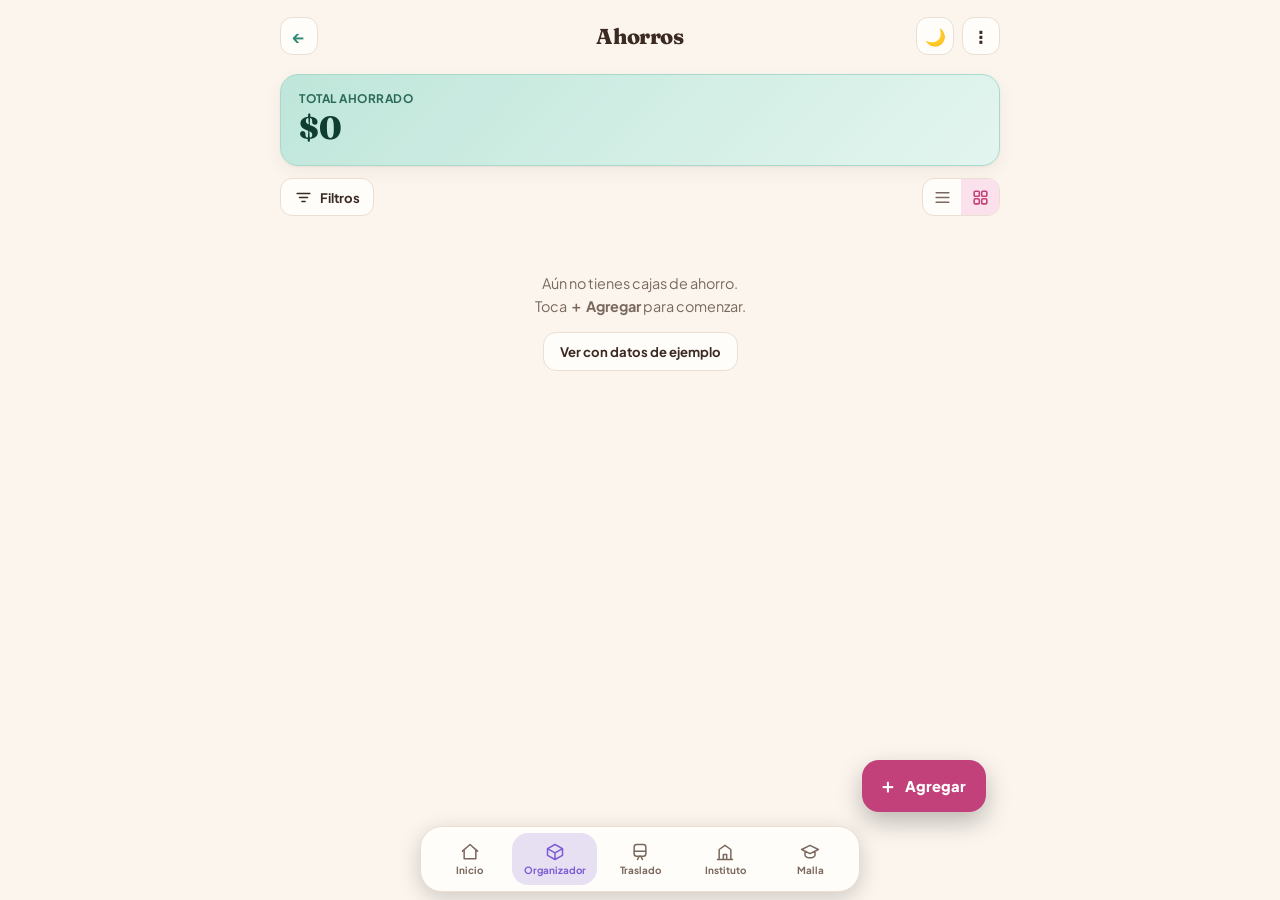
==== commit 6d4ac0b4: "Add files via upload" ====
--- a/ahorros.html
+++ b/ahorros.html
@@ -5,9 +5,9 @@
   <title>Ahorros</title>
   <meta name="viewport" content="width=device-width, initial-scale=1.0">
   <meta name="theme-color" content="#f8fafc">
-<link rel="manifest" href="/manifest.webmanifest">
-<link rel="apple-touch-icon" href="/apple-touch-icon.png">
-<link rel="icon" type="image/png" sizes="192x192" href="/icon-192.png">
+<link rel="manifest" href="manifest.webmanifest">
+<link rel="apple-touch-icon" href="apple-touch-icon.png">
+<link rel="icon" type="image/png" sizes="192x192" href="icon-192.png">
 <meta name="apple-mobile-web-app-capable" content="yes">
 <meta name="mobile-web-app-capable" content="yes">
 <meta name="apple-mobile-web-app-title" content="Organizador">  
@@ -254,7 +254,7 @@
     [data-theme=dark][data-acc] .sum-card .sum-value{color:#fff}
     [data-theme=dark][data-acc] .btn-green{color:#14121a}
   </style>
-  <script src="/app.js"></script>
+  <script src="app.js?v=4"></script>
 </head>
 <body>
   <div class="container">
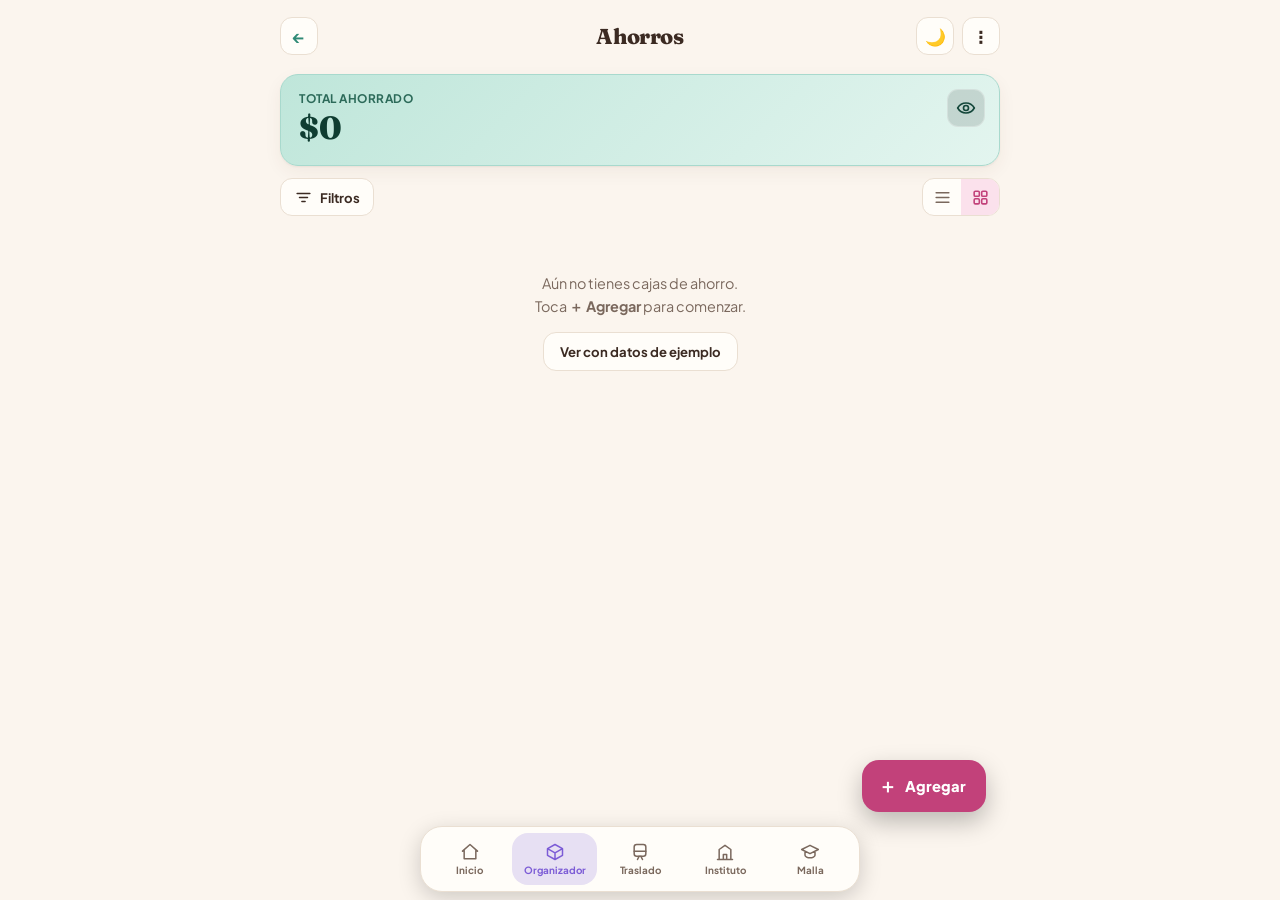
==== commit 0f2e1b9c: "Add files via upload" ====
--- a/ahorros.html
+++ b/ahorros.html
@@ -253,8 +253,20 @@
     [data-theme=dark][data-acc] .sum-card .sum-label,[data-theme=dark][data-acc] .sum-card .sum-sub{color:rgba(255,255,255,.85)}
     [data-theme=dark][data-acc] .sum-card .sum-value{color:#fff}
     [data-theme=dark][data-acc] .btn-green{color:#14121a}
+    .sum-card{position:relative}
+    .btn-eye-top{position:absolute;top:14px;right:14px;width:38px;height:38px;border-radius:11px;border:1px solid rgba(255,255,255,.28);background:rgba(0,0,0,.12);color:inherit;display:grid;place-items:center;cursor:pointer}
+    .spark{width:100%;height:26px;display:block;margin:4px 0 2px;overflow:visible}
+    .den-counter{background:var(--soft);border:1px solid var(--border);border-radius:14px;padding:10px 12px;margin-bottom:12px}
+    .den-row{display:flex;align-items:center;justify-content:space-between;padding:5px 0;font-size:.82rem;border-bottom:1px solid rgba(128,128,128,.1)}
+    .den-row:last-of-type{border-bottom:0}
+    .den-stepper{display:inline-flex;align-items:center;gap:6px}
+    .den-stepper button{width:28px;height:28px;border-radius:8px;border:1px solid var(--border);background:var(--card);color:var(--text);font-weight:800;cursor:pointer}
+    .den-stepper b{min-width:28px;text-align:center;font-size:.82rem}
+    .numpad{display:grid;grid-template-columns:repeat(3,1fr);gap:6px;margin-top:8px}
+    .numpad button{height:42px;border-radius:11px;border:1px solid var(--border);background:var(--soft);color:var(--text);font:700 1.05rem inherit;cursor:pointer}
+    .numpad button:active{background:var(--hover);transform:scale(.96)}
   </style>
-  <script src="app.js?v=4"></script>
+  <script src="app.js?v=5"></script>
 </head>
 <body>
   <div class="container">
@@ -287,6 +299,9 @@
       <div class="sum-label">Total ahorrado</div>
       <div class="sum-value" id="s-total">$0</div>
       <div class="sum-sub" id="s-sub"></div>
+      <button type="button" class="btn-eye-top" id="btn-ocultar" aria-label="Ocultar o mostrar montos" title="Ocultar o mostrar montos">
+        <svg width="20" height="20" viewBox="0 0 24 24" fill="none" stroke="currentColor" stroke-width="2" stroke-linecap="round" stroke-linejoin="round" id="svg-ocultar"><path d="M2 12s3.5-6 10-6 10 6 10 6-3.5 6-10 6-10-6-10-6z"/><circle cx="12" cy="12" r="3"/></svg>
+      </button>
     </div>
 
     <div class="tools">
@@ -402,13 +417,26 @@
       <div class="form-group" id="mov-monto-box">
         <label class="form-label">Monto ($)</label>
         <input class="form-input big money" id="mov-monto" inputmode="numeric" placeholder="5.000" autocomplete="off">
+        <div class="numpad" id="mov-numpad">
+          <button type="button" data-k="1">1</button><button type="button" data-k="2">2</button><button type="button" data-k="3">3</button>
+          <button type="button" data-k="4">4</button><button type="button" data-k="5">5</button><button type="button" data-k="6">6</button>
+          <button type="button" data-k="7">7</button><button type="button" data-k="8">8</button><button type="button" data-k="9">9</button>
+          <button type="button" data-k="000">.000</button><button type="button" data-k="0">0</button><button type="button" data-k="del">⌫</button>
+        </div>
       </div>
       <div class="form-group">
-        <label class="form-label">¿Fue en billetes o monedas?</label>
+        <label class="form-label">Modo de conteo</label>
         <div class="chips" id="mov-fmt">
-          <button class="chip" data-v="b"> Billetes</button>
-          <button class="chip" data-v="m"> Monedas</button>
+          <button class="chip" data-v="b">Total / Billetes</button>
+          <button class="chip" data-v="c">Contador billetes y monedas</button>
           <button class="chip" data-v="x">Mixto</button>
+        </div>
+      </div>
+      <div class="den-counter" id="mov-counter" style="display:none">
+        <div style="font-size:.68rem;font-weight:800;text-transform:uppercase;color:var(--muted);margin-bottom:6px">Contador por denominación</div>
+        <div id="mov-den-rows"></div>
+        <div style="display:flex;justify-content:space-between;align-items:center;margin-top:8px;padding-top:8px;border-top:1px solid var(--border);font-weight:800;font-size:.9rem">
+          <span>Suma</span><span id="mov-counter-sum" style="color:var(--green)">$0</span>
         </div>
       </div>
       <div id="mov-mix" style="display:none">
@@ -554,6 +582,78 @@
     }
     ['caja', 'mov'].forEach(p => { $(`#${p}-monto`).addEventListener('input', () => hintDen(p)); $(`#${p}-den`).addEventListener('input', () => hintDen(p)); });
 
+    /* ── Ocultar montos, mini gráfico y contador de denominaciones ── */
+    let ocultarMontos = false;
+    try { ocultarMontos = !!JSON.parse(localStorage.getItem('org_ahorros_oculto') || 'false'); } catch (e) {}
+    const moneyVis = (n, isTotal) => ocultarMontos ? (isTotal ? '$ ••••••' : '$ ••••') : money(n);
+
+    $('#btn-ocultar').onclick = () => {
+      vibrar();
+      ocultarMontos = !ocultarMontos;
+      try { localStorage.setItem('org_ahorros_oculto', JSON.stringify(ocultarMontos)); } catch (e) {}
+      $('#svg-ocultar').innerHTML = ocultarMontos
+        ? '<path d="M3 3l18 18M10.6 10.6a2 2 0 002.8 2.8M9.9 5.2A10.6 10.6 0 0112 5c6.5 0 10 7 10 7a17 17 0 01-4 4.9M6.6 6.6C4 8.3 2 12 2 12s3.5 7 10 7c1.8 0 3.4-.5 4.8-1.2"/>'
+        : '<path d="M2 12s3.5-6 10-6 10 6 10 6-3.5 6-10 6-10-6-10-6z"/><circle cx="12" cy="12" r="3"/>';
+      render();
+    };
+
+    function sparkHTML(c) {
+      const movs = (c.movs || []).slice(0, 10);
+      const pts = [c.saldo];
+      let cur = c.saldo;
+      for (const m of movs) {
+        cur = Math.max(0, cur + (m.tipo === 'in' ? -m.monto : m.monto));
+        pts.unshift(cur);
+      }
+      if (pts.length < 2) pts.unshift(0);
+      const min = Math.min(...pts), max = Math.max(...pts), span = (max - min) || 1;
+      const coords = pts.map((v, i) => {
+        const x = Math.round((i / (pts.length - 1)) * 116) + 2;
+        const y = Math.round(22 - ((v - min) / span) * 18);
+        return `${x},${y}`;
+      }).join(' ');
+      return `<svg class="spark" viewBox="0 0 120 26" preserveAspectRatio="none" aria-hidden="true"><polyline fill="none" stroke="var(--green)" stroke-width="2.2" stroke-linecap="round" stroke-linejoin="round" points="${coords}"/></svg>`;
+    }
+
+    const DENS = [20000, 10000, 5000, 2000, 1000, 500, 100];
+    let denCounts = {};
+    function renderDenCounter() {
+      const box = $('#mov-den-rows'); if (!box) return;
+      let sum = 0;
+      box.innerHTML = DENS.map(d => {
+        const k = denCounts[d] || 0;
+        const sub = d * k;
+        sum += sub;
+        return `<div class="den-row">
+          <span style="font-weight:700">${money(d)}</span>
+          <div class="den-stepper">
+            <button type="button" data-d="${d}" data-op="-1">−</button>
+            <b>× ${k}</b>
+            <button type="button" data-d="${d}" data-op="1">+</button>
+          </div>
+          <span style="min-width:68px;text-align:right;color:var(--muted);font-weight:700">${money(sub)}</span>
+        </div>`;
+      }).join('');
+      $('#mov-counter-sum').textContent = money(sum);
+      if (fmt === 'c') $('#mov-monto').value = sum ? fmtN(sum) : '';
+    }
+    $('#mov-den-rows').onclick = e => {
+      const b = e.target.closest('button[data-d]'); if (!b) return;
+      const d = +b.dataset.d, op = +b.dataset.op;
+      denCounts[d] = Math.max(0, (denCounts[d] || 0) + op);
+      renderDenCounter();
+    };
+    $('#mov-numpad').onclick = e => {
+      const b = e.target.closest('button[data-k]'); if (!b) return;
+      vibrar();
+      const k = b.dataset.k, inp = $('#mov-monto');
+      let raw = inp.value.replace(/\D/g, '');
+      if (k === 'del') raw = raw.slice(0, -1);
+      else raw = (raw + k).replace(/^0+/, '');
+      inp.value = raw ? fmtN(raw) : '';
+      hintDen('mov');
+    };
+
     /* ── Render ── */
     const cumple = (c, f) => { const m = c.meta || 0; return f === 'todas' || (f === 'progreso' && m > 0 && c.saldo < m) || (f === 'cumplida' && m > 0 && c.saldo >= m) || (f === 'sin' && !m); };
 
@@ -561,17 +661,18 @@
       const meta = c.meta || 0, pct = meta ? Math.min(100, Math.round(c.saldo / meta * 100)) : 0, d = `data-id="${esc(c.id)}"`;
       return `<div class="group-card" ${d}><div class="c-head"><div class="c-name"> ${esc(c.nombre)}</div>
         <div class="c-ic"><button class="btn-icon" data-act="edit" ${d} aria-label="Editar">✎</button><button class="btn-icon" data-act="del" ${d} aria-label="Eliminar">🗑</button></div></div>
-        <div class="c-line">Actual: <b class="v">${money(c.saldo)}</b></div>
-        <div class="c-line">Meta: <b>${meta ? money(meta) : 'sin meta'}</b>${meta ? ` · ${pct}%` : ''}</div>
+        <div class="c-line">Actual: <b class="v">${moneyVis(c.saldo)}</b></div>
+        <div class="c-line">Meta: <b>${meta ? moneyVis(meta) : 'sin meta'}</b>${meta ? ` · ${pct}%` : ''}</div>
         ${meta ? `<div class="bar"><i style="width:${pct}%"></i></div>` : ''}
-        ${meta && c.saldo >= meta ? '<div><span class="badge ok">🎉 Meta cumplida</span></div>' : ''}
+        ${sparkHTML(c)}
+        ${meta && c.saldo >= meta ? '<div><span class="badge ok">Meta cumplida</span></div>' : ''}
         ${c.detalle ? `<div class="c-sub rule"> ${esc(c.detalle)}</div>` : ''}
-        <div class="c-acts t3"><button class="btn btn-det" data-act="detalles" ${d}>Detalles</button><button class="btn btn-in" data-act="in" ${d}>+ Ingresar</button><button class="btn btn-red" data-act="out" ${d}>− Sacar</button></div></div>`;
+        <div class="c-acts t3"><button class="btn btn-det" data-act="detalles" ${d}>Detalles</button><button class="btn btn-in" data-act="in" ${d}>Ingresar</button><button class="btn btn-red" data-act="out" ${d}>Sacar</button></div></div>`;
     }
 
     function render() {
       const total = db.reduce((s, c) => s + c.saldo, 0);
-      $('#s-total').textContent = money(total);
+      $('#s-total').textContent = moneyVis(total, true);
       $('#s-sub').textContent = db.length ? `en ${db.length} caja${db.length === 1 ? '' : 's'}` : '';
       $('#btn-filtros').classList.toggle('has', filtro !== 'todas');
       $$('#pop button').forEach(b => b.classList.toggle('on', b.dataset.v === filtro));
@@ -589,7 +690,7 @@
     function movHTML(c, m) {
       const det = m.formato ? (m.detalle ? (m.formato === 'x' ? '' : EMO[m.formato] + ' ') + m.detalle : FMT[m.formato]) : m.detalle;
       return `<div class="mov ${m.tipo}">
-        <div><div class="mov-main">${m.tipo === 'in' ? ' +' : ' −'} ${money(m.monto)}</div>
+        <div><div class="mov-main">${m.tipo === 'in' ? ' +' : ' −'} ${moneyVis(m.monto)}</div>
         ${det ? `<div class="mov-det">${esc(det)}</div>` : ''}
         <div class="mov-sub">${m.nota ? esc(m.nota) + ' · ' : ''}${esc(m.fecha)}</div></div>
         <button class="btn-icon" data-act="delmov" data-id="${esc(c.id)}" data-mid="${esc(m.id)}" aria-label="Deshacer movimiento">🗑</button></div>`;
@@ -603,9 +704,9 @@
       const meta = c.meta || 0, pct = meta ? Math.min(100, Math.round(c.saldo / meta * 100)) : 0, d = `data-id="${esc(c.id)}"`;
       $('#det-titulo').textContent = ' ' + c.nombre;
       $('#det-body').innerHTML = `
-        <div class="c-line">Actual: <b class="v">${money(c.saldo)}</b></div>
-        <div class="c-line" style="margin-bottom:6px">Meta: <b>${meta ? money(meta) : 'sin meta'}</b>${meta ? ` · ${pct}%` : ''}</div>
-        ${meta ? `<div class="bar"><i style="width:${pct}%"></i></div><div class="c-sub" style="margin-top:6px">${c.saldo >= meta ? '🎉 ¡Meta cumplida!' : 'Faltan ' + money(meta - c.saldo)}</div>` : ''}
+        <div class="c-line">Actual: <b class="v">${moneyVis(c.saldo)}</b></div>
+        <div class="c-line" style="margin-bottom:6px">Meta: <b>${meta ? moneyVis(meta) : 'sin meta'}</b>${meta ? ` · ${pct}%` : ''}</div>
+        ${meta ? `<div class="bar"><i style="width:${pct}%"></i></div><div class="c-sub" style="margin-top:6px">${c.saldo >= meta ? '¡Meta cumplida!' : 'Faltan ' + moneyVis(meta - c.saldo)}</div>` : ''}
         ${c.detalle ? `<div class="g-info"> ${esc(c.detalle)}</div>` : ''}
         <div class="g-btns"><button class="btn btn-in" data-act="in" ${d}>+ Ingresar</button><button class="btn btn-red" data-act="out" ${d}>− Sacar</button></div>
         <div class="sec">Movimientos (${c.movs.length})</div>
@@ -625,7 +726,17 @@
       if (a === 'detalles') return abrirDet(id);
       if (a === 'in' || a === 'out') return abrirMov(id, a);
       if (a === 'edit') return abrirCaja(id);
-      if (a === 'del') { const c = db.find(x => x.id === id); if (c && confirm(`¿Eliminar "${c.nombre}" y su historial?`)) { db = db.filter(x => x.id !== id); guardar(); } return; }
+      if (a === 'del') {
+        const c = db.find(x => x.id === id);
+        if (!c) return;
+        const idx = db.indexOf(c);
+        db = db.filter(x => x.id !== id);
+        guardar();
+        if (window.MiEspacio && MiEspacio.toast) {
+          MiEspacio.toast(`Caja "${c.nombre}" eliminada`, () => { db.splice(idx, 0, c); guardar(); });
+        }
+        return;
+      }
       if (a === 'delmov') return deshacerMov(id, b.dataset.mid);
     }
     $('#lista').addEventListener('click', acc);
@@ -682,43 +793,64 @@
       $$('#mov-tipo .chip').forEach(c => { c.classList.toggle('on', c.dataset.v === tipo); c.classList.toggle('out', tipo === 'out'); });
       $$('#mov-fmt .chip').forEach(c => c.classList.toggle('on', c.dataset.v === fmt));
       const c = db.find(x => x.id === cajaId) || {};
-      $('#mov-titulo').textContent = (tipo === 'in' ? 'Ingresar plata' : 'Sacar plata') + ' · ' + (c.nombre || '');
-      const info = $('#mov-info');   /* al retirar, se recuerda qué hay guardado en la caja */
+      $('#mov-titulo').textContent = (tipo === 'in' ? 'Ingresar a ' : 'Sacar de ') + (c.nombre || '');
+      const info = $('#mov-info');
       info.style.display = tipo === 'out' && c.detalle ? 'block' : 'none';
       info.textContent = c.detalle ? `Recuerda: ${c.detalle}` : '';
+      $('#mov-counter').style.display = fmt === 'c' ? 'block' : 'none';
+      $('#mov-numpad').style.display = fmt === 'b' ? 'grid' : 'none';
       actDen('mov');
     }
     function abrirMov(id, t) {
       cajaId = id; tipo = t; fmt = 'b';
+      denCounts = {}; renderDenCounter();
       ['#mov-monto', '#mov-den', '#mov-mb', '#mov-mm'].forEach(s => $(s).value = '');
       $('#mov-error').style.display = 'none';
       setChips(); abrir('#modal-mov');
       setVal('#mov-det', ''); setVal('#mov-nota', ''); setVal('#mov-mbd', ''); setVal('#mov-mmd', ''); totMix('mov');
-      setTimeout(() => $('#mov-monto').focus(), 150);
     }
     $('#mov-tipo').onclick = e => { const c = e.target.closest('.chip'); if (c) { tipo = c.dataset.v; setChips(); } };
-    $('#mov-fmt').onclick = e => { const c = e.target.closest('.chip'); if (c) { fmt = c.dataset.v; setChips(); } };
+    $('#mov-fmt').onclick = e => { const c = e.target.closest('.chip'); if (c) { fmt = c.dataset.v; setChips(); renderDenCounter(); } };
     const error = t => { const el = $('#mov-error'); el.textContent = t; el.style.display = 'block'; };
 
     $('#btn-confirmar').onclick = () => {
       const c = db.find(x => x.id === cajaId); if (!c) return;
       let monto = num($('#mov-monto').value), detMov = '';
       if (fmt === 'x') { const mb = num($('#mov-mb').value), mm = num($('#mov-mm').value); monto = mb + mm; detMov = textoMixto(mb, $('#mov-mbd').value.trim(), mm, $('#mov-mmd').value.trim()); }
-      else detMov = textoDinero(monto, fmt, num($('#mov-den').value), $('#mov-det').value.trim());
+      else if (fmt === 'c') {
+        monto = DENS.reduce((s, d) => s + d * (denCounts[d] || 0), 0);
+        detMov = DENS.filter(d => denCounts[d] > 0).map(d => `${denCounts[d]}×${money(d)}`).join(' + ');
+      } else detMov = textoDinero(monto, fmt, num($('#mov-den').value), $('#mov-det').value.trim());
       if (!monto) return error('Escribe un monto mayor a $0.');
       if (tipo === 'out' && monto > c.saldo) return error(`No alcanza: esta caja tiene ${money(c.saldo)}.`);
       vibrar();
-      c.saldo += tipo === 'in' ? monto : -monto;
-      c.movs.unshift({ id: uid('m_'), tipo, monto, formato: fmt, detalle: detMov, nota: $('#mov-nota').value.trim(), fecha: fecha() });
+      const movId = uid('m_');
+      const movTipo = tipo;
+      c.saldo += movTipo === 'in' ? monto : -monto;
+      c.movs.unshift({ id: movId, tipo: movTipo, monto, formato: fmt === 'c' ? 'b' : fmt, detalle: detMov, nota: $('#mov-nota').value.trim(), fecha: fecha() });
       cerrar(); guardar();
+      if (window.MiEspacio && MiEspacio.toast) {
+        MiEspacio.toast(`${movTipo === 'in' ? 'Ingreso' : 'Retiro'} de ${money(monto)} registrado`, () => {
+          c.saldo += movTipo === 'in' ? -monto : monto;
+          c.movs = c.movs.filter(x => x.id !== movId);
+          guardar();
+        });
+      }
     };
 
     function deshacerMov(id, mid) {
       const c = db.find(x => x.id === id), m = c && c.movs.find(x => x.id === mid); if (!m) return;
       const nuevo = c.saldo + (m.tipo === 'in' ? -m.monto : m.monto);
       if (nuevo < 0) return alert('No se puede deshacer: el saldo quedaría negativo.');
-      if (!confirm('¿Deshacer este movimiento? El saldo se ajusta.')) return;
+      const idx = c.movs.indexOf(m);
       c.saldo = nuevo; c.movs = c.movs.filter(x => x.id !== mid); guardar();
+      if (window.MiEspacio && MiEspacio.toast) {
+        MiEspacio.toast('Movimiento eliminado', () => {
+          c.saldo += m.tipo === 'in' ? m.monto : -m.monto;
+          c.movs.splice(idx, 0, m);
+          guardar();
+        });
+      }
     }
 
     /* ── Modales (el de Detalles queda abierto cuando se cierra uno que se abrió encima) ── */
@@ -784,6 +916,10 @@
     if (mq.addEventListener) mq.addEventListener('change', aplicarTema);
     aplicarTema();
     render();
+    if (location.hash === '#nuevo-mov' && db.length) {
+      history.replaceState(null, '', location.pathname);
+      setTimeout(() => abrirMov(db[0].id, 'in'), 150);
+    }
   </script>
   <script>
     /* ── Letra de los títulos y color (se guardan en el navegador) ── */
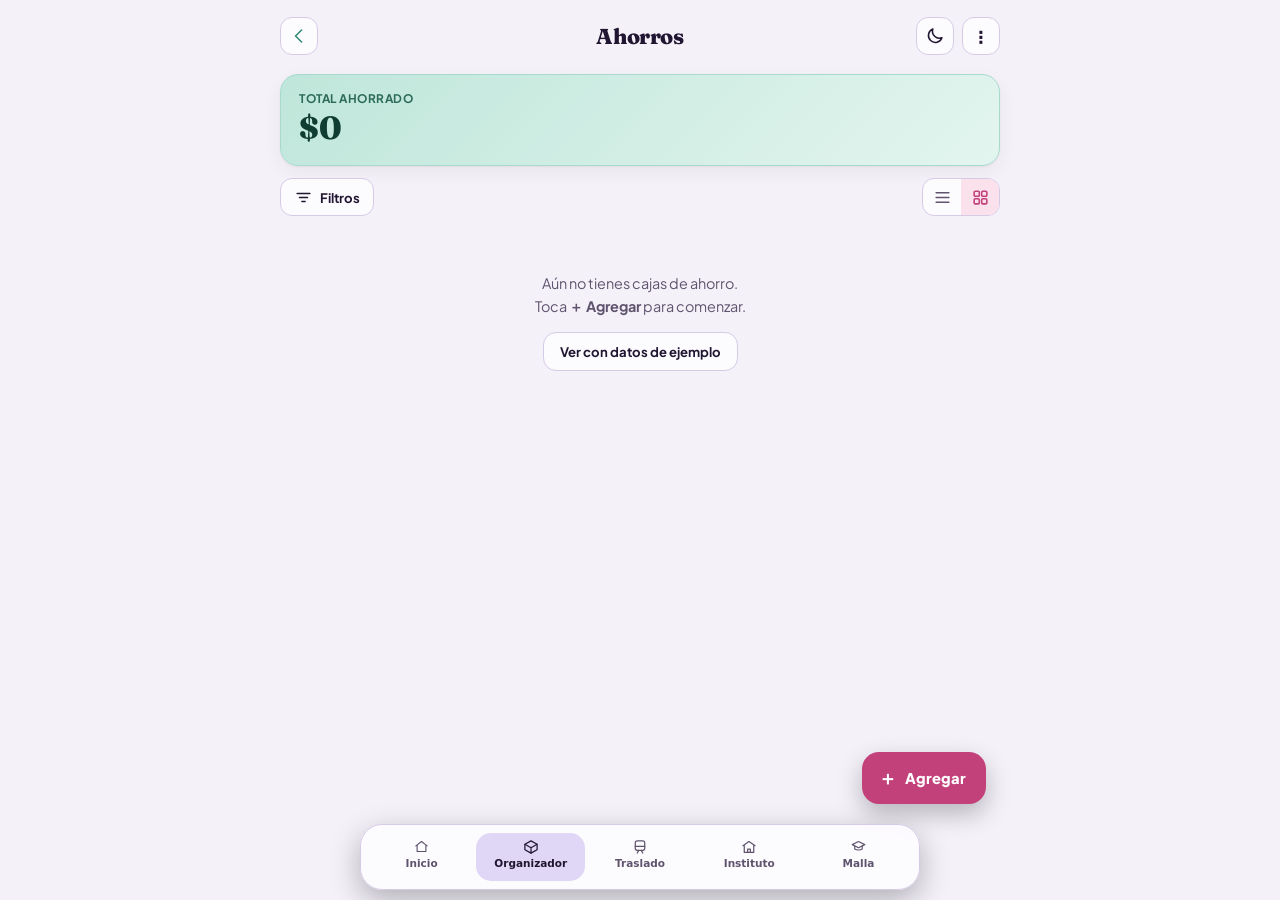
==== commit 4082e5eb: "Add files via upload" ====
--- a/ahorros.html
+++ b/ahorros.html
@@ -1,6 +1,8 @@
 <!DOCTYPE html>
 <html lang="es">
 <head>
+<script>try{var L=localStorage,a=L.getItem('app_tema'),e=L.getItem('estacion_tema'),M={oscuro:'dark',claro:'light',auto:'auto'};if(a&&M[a]&&M[a]!==e)L.setItem('estacion_tema',M[a]);else if(!a&&e)L.setItem('app_tema',e==='light'?'claro':e==='dark'?'oscuro':'auto')}catch(x){}</script>
+
   <meta charset="UTF-8">
   <title>Ahorros</title>
   <meta name="viewport" content="width=device-width, initial-scale=1.0">
@@ -253,32 +255,21 @@
     [data-theme=dark][data-acc] .sum-card .sum-label,[data-theme=dark][data-acc] .sum-card .sum-sub{color:rgba(255,255,255,.85)}
     [data-theme=dark][data-acc] .sum-card .sum-value{color:#fff}
     [data-theme=dark][data-acc] .btn-green{color:#14121a}
-    .sum-card{position:relative}
-    .btn-eye-top{position:absolute;top:14px;right:14px;width:38px;height:38px;border-radius:11px;border:1px solid rgba(255,255,255,.28);background:rgba(0,0,0,.12);color:inherit;display:grid;place-items:center;cursor:pointer}
-    .spark{width:100%;height:26px;display:block;margin:4px 0 2px;overflow:visible}
-    .den-counter{background:var(--soft);border:1px solid var(--border);border-radius:14px;padding:10px 12px;margin-bottom:12px}
-    .den-row{display:flex;align-items:center;justify-content:space-between;padding:5px 0;font-size:.82rem;border-bottom:1px solid rgba(128,128,128,.1)}
-    .den-row:last-of-type{border-bottom:0}
-    .den-stepper{display:inline-flex;align-items:center;gap:6px}
-    .den-stepper button{width:28px;height:28px;border-radius:8px;border:1px solid var(--border);background:var(--card);color:var(--text);font-weight:800;cursor:pointer}
-    .den-stepper b{min-width:28px;text-align:center;font-size:.82rem}
-    .numpad{display:grid;grid-template-columns:repeat(3,1fr);gap:6px;margin-top:8px}
-    .numpad button{height:42px;border-radius:11px;border:1px solid var(--border);background:var(--soft);color:var(--text);font:700 1.05rem inherit;cursor:pointer}
-    .numpad button:active{background:var(--hover);transform:scale(.96)}
   </style>
-  <script src="app.js?v=5"></script>
+  <script src="app.js"></script>
+<link rel="stylesheet" href="iconos.css">
 </head>
 <body>
   <div class="container">
     <div class="top-bar">
-      <a href="organizador.html" class="sq" title="Volver al menú">←</a>
+      <a href="organizador.html" class="sq" title="Volver al menú"><i class=ic-atras></i></a>
       <h1>Ahorros</h1>
       <div class="top-right">
         <button class="sq" id="btn-tema" aria-label="Cambiar entre modo claro y oscuro"></button>
         <button class="sq" id="btn-menu" aria-label="Más opciones">⋮</button>
         <div class="menu" id="menu">
-          <button id="btn-exportar">💾 Respaldar</button>
-          <button id="btn-importar">📂 Cargar</button>
+          <button id="btn-exportar">Respaldar</button>
+          <button id="btn-importar">Cargar</button>
           <hr>
           <div class="menu-sec"><div class="menu-t">Letra de los títulos</div><div id="fonts"><button data-f="fraunces" style="font-family:'Fraunces',Georgia,serif">Fraunces (la de ahora)</button><button data-f="jakarta" style="font-family:'Plus Jakarta Sans',system-ui,sans-serif">Plus Jakarta (sin serif)</button><button data-f="fira" style="font-family:'Fira Sans',system-ui,sans-serif">Fira Sans</button><button data-f="chivo" style="font-family:'Chivo',system-ui,sans-serif">Chivo</button><button data-f="space" style="font-family:'Space Grotesk',system-ui,sans-serif">Space Grotesk</button></div></div>
           <hr>
@@ -299,18 +290,15 @@
       <div class="sum-label">Total ahorrado</div>
       <div class="sum-value" id="s-total">$0</div>
       <div class="sum-sub" id="s-sub"></div>
-      <button type="button" class="btn-eye-top" id="btn-ocultar" aria-label="Ocultar o mostrar montos" title="Ocultar o mostrar montos">
-        <svg width="20" height="20" viewBox="0 0 24 24" fill="none" stroke="currentColor" stroke-width="2" stroke-linecap="round" stroke-linejoin="round" id="svg-ocultar"><path d="M2 12s3.5-6 10-6 10 6 10 6-3.5 6-10 6-10-6-10-6z"/><circle cx="12" cy="12" r="3"/></svg>
-      </button>
     </div>
 
     <div class="tools">
       <button class="fbtn" id="btn-filtros"><svg viewBox="0 0 24 24" fill="none" stroke="currentColor" stroke-width="2" stroke-linecap="round"><path d="M4 7h16M7 12h10M10 17h4"/></svg>Filtros<i></i></button>
       <div class="pop" id="pop">
-        <button data-v="todas">📋 Todas</button>
-        <button data-v="progreso">🌱 En progreso</button>
-        <button data-v="cumplida">🎉 Meta cumplida</button>
-        <button data-v="sin">➖ Sin meta</button>
+        <button data-v="todas">Todas</button>
+        <button data-v="progreso">En progreso</button>
+        <button data-v="cumplida">Meta cumplida</button>
+        <button data-v="sin">Sin meta</button>
       </div>
       <div class="view" id="view">
         <button data-v="list" aria-label="Vista de lista"><svg viewBox="0 0 24 24" fill="none" stroke="currentColor" stroke-width="2" stroke-linecap="round"><path d="M4 6h16M4 12h16M4 18h16"/></svg></button>
@@ -332,7 +320,7 @@
       <div class="sheet-handle"></div>
       <div class="det-head">
         <div class="grow" style="flex:1;min-width:0"><h3 id="det-titulo"></h3></div>
-        <button class="sq" data-close aria-label="Cerrar">✕</button>
+        <button class="sq" data-close aria-label="Cerrar"><i class=ic-cerrar></i></button>
       </div>
       <div id="det-body"></div>
     </div>
@@ -354,9 +342,9 @@
         <label class="form-label">Regla de uso de la caja (opcional)</label>
         <textarea class="form-input auto" id="caja-detalle" rows="1" placeholder="Ej: Solo sacar cuando sea necesario"></textarea>
         <div class="chips wrap" id="caja-reglas">
-          <button type="button" class="chip" data-p="No sacar">🔒 No sacar</button>
-          <button type="button" class="chip" data-p="Solo sacar si es necesario">⚠️ Solo si es necesario</button>
-          <button type="button" class="chip" data-p="Uso ocasional">🎈 Uso ocasional</button>
+          <button type="button" class="chip" data-p="No sacar">No sacar</button>
+          <button type="button" class="chip" data-p="Solo sacar si es necesario">Solo si es necesario</button>
+          <button type="button" class="chip" data-p="Uso ocasional">Uso ocasional</button>
         </div>
       </div>
 
@@ -417,26 +405,13 @@
       <div class="form-group" id="mov-monto-box">
         <label class="form-label">Monto ($)</label>
         <input class="form-input big money" id="mov-monto" inputmode="numeric" placeholder="5.000" autocomplete="off">
-        <div class="numpad" id="mov-numpad">
-          <button type="button" data-k="1">1</button><button type="button" data-k="2">2</button><button type="button" data-k="3">3</button>
-          <button type="button" data-k="4">4</button><button type="button" data-k="5">5</button><button type="button" data-k="6">6</button>
-          <button type="button" data-k="7">7</button><button type="button" data-k="8">8</button><button type="button" data-k="9">9</button>
-          <button type="button" data-k="000">.000</button><button type="button" data-k="0">0</button><button type="button" data-k="del">⌫</button>
-        </div>
       </div>
       <div class="form-group">
-        <label class="form-label">Modo de conteo</label>
+        <label class="form-label">¿Fue en billetes o monedas?</label>
         <div class="chips" id="mov-fmt">
-          <button class="chip" data-v="b">Total / Billetes</button>
-          <button class="chip" data-v="c">Contador billetes y monedas</button>
+          <button class="chip" data-v="b"> Billetes</button>
+          <button class="chip" data-v="m"> Monedas</button>
           <button class="chip" data-v="x">Mixto</button>
-        </div>
-      </div>
-      <div class="den-counter" id="mov-counter" style="display:none">
-        <div style="font-size:.68rem;font-weight:800;text-transform:uppercase;color:var(--muted);margin-bottom:6px">Contador por denominación</div>
-        <div id="mov-den-rows"></div>
-        <div style="display:flex;justify-content:space-between;align-items:center;margin-top:8px;padding-top:8px;border-top:1px solid var(--border);font-weight:800;font-size:.9rem">
-          <span>Suma</span><span id="mov-counter-sum" style="color:var(--green)">$0</span>
         </div>
       </div>
       <div id="mov-mix" style="display:none">
@@ -582,97 +557,24 @@
     }
     ['caja', 'mov'].forEach(p => { $(`#${p}-monto`).addEventListener('input', () => hintDen(p)); $(`#${p}-den`).addEventListener('input', () => hintDen(p)); });
 
-    /* ── Ocultar montos, mini gráfico y contador de denominaciones ── */
-    let ocultarMontos = false;
-    try { ocultarMontos = !!JSON.parse(localStorage.getItem('org_ahorros_oculto') || 'false'); } catch (e) {}
-    const moneyVis = (n, isTotal) => ocultarMontos ? (isTotal ? '$ ••••••' : '$ ••••') : money(n);
-
-    $('#btn-ocultar').onclick = () => {
-      vibrar();
-      ocultarMontos = !ocultarMontos;
-      try { localStorage.setItem('org_ahorros_oculto', JSON.stringify(ocultarMontos)); } catch (e) {}
-      $('#svg-ocultar').innerHTML = ocultarMontos
-        ? '<path d="M3 3l18 18M10.6 10.6a2 2 0 002.8 2.8M9.9 5.2A10.6 10.6 0 0112 5c6.5 0 10 7 10 7a17 17 0 01-4 4.9M6.6 6.6C4 8.3 2 12 2 12s3.5 7 10 7c1.8 0 3.4-.5 4.8-1.2"/>'
-        : '<path d="M2 12s3.5-6 10-6 10 6 10 6-3.5 6-10 6-10-6-10-6z"/><circle cx="12" cy="12" r="3"/>';
-      render();
-    };
-
-    function sparkHTML(c) {
-      const movs = (c.movs || []).slice(0, 10);
-      const pts = [c.saldo];
-      let cur = c.saldo;
-      for (const m of movs) {
-        cur = Math.max(0, cur + (m.tipo === 'in' ? -m.monto : m.monto));
-        pts.unshift(cur);
-      }
-      if (pts.length < 2) pts.unshift(0);
-      const min = Math.min(...pts), max = Math.max(...pts), span = (max - min) || 1;
-      const coords = pts.map((v, i) => {
-        const x = Math.round((i / (pts.length - 1)) * 116) + 2;
-        const y = Math.round(22 - ((v - min) / span) * 18);
-        return `${x},${y}`;
-      }).join(' ');
-      return `<svg class="spark" viewBox="0 0 120 26" preserveAspectRatio="none" aria-hidden="true"><polyline fill="none" stroke="var(--green)" stroke-width="2.2" stroke-linecap="round" stroke-linejoin="round" points="${coords}"/></svg>`;
-    }
-
-    const DENS = [20000, 10000, 5000, 2000, 1000, 500, 100];
-    let denCounts = {};
-    function renderDenCounter() {
-      const box = $('#mov-den-rows'); if (!box) return;
-      let sum = 0;
-      box.innerHTML = DENS.map(d => {
-        const k = denCounts[d] || 0;
-        const sub = d * k;
-        sum += sub;
-        return `<div class="den-row">
-          <span style="font-weight:700">${money(d)}</span>
-          <div class="den-stepper">
-            <button type="button" data-d="${d}" data-op="-1">−</button>
-            <b>× ${k}</b>
-            <button type="button" data-d="${d}" data-op="1">+</button>
-          </div>
-          <span style="min-width:68px;text-align:right;color:var(--muted);font-weight:700">${money(sub)}</span>
-        </div>`;
-      }).join('');
-      $('#mov-counter-sum').textContent = money(sum);
-      if (fmt === 'c') $('#mov-monto').value = sum ? fmtN(sum) : '';
-    }
-    $('#mov-den-rows').onclick = e => {
-      const b = e.target.closest('button[data-d]'); if (!b) return;
-      const d = +b.dataset.d, op = +b.dataset.op;
-      denCounts[d] = Math.max(0, (denCounts[d] || 0) + op);
-      renderDenCounter();
-    };
-    $('#mov-numpad').onclick = e => {
-      const b = e.target.closest('button[data-k]'); if (!b) return;
-      vibrar();
-      const k = b.dataset.k, inp = $('#mov-monto');
-      let raw = inp.value.replace(/\D/g, '');
-      if (k === 'del') raw = raw.slice(0, -1);
-      else raw = (raw + k).replace(/^0+/, '');
-      inp.value = raw ? fmtN(raw) : '';
-      hintDen('mov');
-    };
-
     /* ── Render ── */
     const cumple = (c, f) => { const m = c.meta || 0; return f === 'todas' || (f === 'progreso' && m > 0 && c.saldo < m) || (f === 'cumplida' && m > 0 && c.saldo >= m) || (f === 'sin' && !m); };
 
     function tarjeta(c) {
       const meta = c.meta || 0, pct = meta ? Math.min(100, Math.round(c.saldo / meta * 100)) : 0, d = `data-id="${esc(c.id)}"`;
       return `<div class="group-card" ${d}><div class="c-head"><div class="c-name"> ${esc(c.nombre)}</div>
-        <div class="c-ic"><button class="btn-icon" data-act="edit" ${d} aria-label="Editar">✎</button><button class="btn-icon" data-act="del" ${d} aria-label="Eliminar">🗑</button></div></div>
-        <div class="c-line">Actual: <b class="v">${moneyVis(c.saldo)}</b></div>
-        <div class="c-line">Meta: <b>${meta ? moneyVis(meta) : 'sin meta'}</b>${meta ? ` · ${pct}%` : ''}</div>
+        <div class="c-ic"><button class="btn-icon" data-act="edit" ${d} aria-label="Editar"><i class=ic-lapiz></i></button><button class="btn-icon" data-act="del" ${d} aria-label="Eliminar"><i class=ic-papelera></i></button></div></div>
+        <div class="c-line">Actual: <b class="v">${money(c.saldo)}</b></div>
+        <div class="c-line">Meta: <b>${meta ? money(meta) : 'sin meta'}</b>${meta ? ` · ${pct}%` : ''}</div>
         ${meta ? `<div class="bar"><i style="width:${pct}%"></i></div>` : ''}
-        ${sparkHTML(c)}
         ${meta && c.saldo >= meta ? '<div><span class="badge ok">Meta cumplida</span></div>' : ''}
         ${c.detalle ? `<div class="c-sub rule"> ${esc(c.detalle)}</div>` : ''}
-        <div class="c-acts t3"><button class="btn btn-det" data-act="detalles" ${d}>Detalles</button><button class="btn btn-in" data-act="in" ${d}>Ingresar</button><button class="btn btn-red" data-act="out" ${d}>Sacar</button></div></div>`;
+        <div class="c-acts t3"><button class="btn btn-det" data-act="detalles" ${d}>Detalles</button><button class="btn btn-in" data-act="in" ${d}>+ Ingresar</button><button class="btn btn-red" data-act="out" ${d}>− Sacar</button></div></div>`;
     }
 
     function render() {
       const total = db.reduce((s, c) => s + c.saldo, 0);
-      $('#s-total').textContent = moneyVis(total, true);
+      $('#s-total').textContent = money(total);
       $('#s-sub').textContent = db.length ? `en ${db.length} caja${db.length === 1 ? '' : 's'}` : '';
       $('#btn-filtros').classList.toggle('has', filtro !== 'todas');
       $$('#pop button').forEach(b => b.classList.toggle('on', b.dataset.v === filtro));
@@ -690,10 +592,10 @@
     function movHTML(c, m) {
       const det = m.formato ? (m.detalle ? (m.formato === 'x' ? '' : EMO[m.formato] + ' ') + m.detalle : FMT[m.formato]) : m.detalle;
       return `<div class="mov ${m.tipo}">
-        <div><div class="mov-main">${m.tipo === 'in' ? ' +' : ' −'} ${moneyVis(m.monto)}</div>
+        <div><div class="mov-main">${m.tipo === 'in' ? ' +' : ' −'} ${money(m.monto)}</div>
         ${det ? `<div class="mov-det">${esc(det)}</div>` : ''}
         <div class="mov-sub">${m.nota ? esc(m.nota) + ' · ' : ''}${esc(m.fecha)}</div></div>
-        <button class="btn-icon" data-act="delmov" data-id="${esc(c.id)}" data-mid="${esc(m.id)}" aria-label="Deshacer movimiento">🗑</button></div>`;
+        <button class="btn-icon" data-act="delmov" data-id="${esc(c.id)}" data-mid="${esc(m.id)}" aria-label="Deshacer movimiento"><i class=ic-papelera></i></button></div>`;
     }
 
     /* Detalles: resumen + todos los movimientos con su fecha */
@@ -704,9 +606,9 @@
       const meta = c.meta || 0, pct = meta ? Math.min(100, Math.round(c.saldo / meta * 100)) : 0, d = `data-id="${esc(c.id)}"`;
       $('#det-titulo').textContent = ' ' + c.nombre;
       $('#det-body').innerHTML = `
-        <div class="c-line">Actual: <b class="v">${moneyVis(c.saldo)}</b></div>
-        <div class="c-line" style="margin-bottom:6px">Meta: <b>${meta ? moneyVis(meta) : 'sin meta'}</b>${meta ? ` · ${pct}%` : ''}</div>
-        ${meta ? `<div class="bar"><i style="width:${pct}%"></i></div><div class="c-sub" style="margin-top:6px">${c.saldo >= meta ? '¡Meta cumplida!' : 'Faltan ' + moneyVis(meta - c.saldo)}</div>` : ''}
+        <div class="c-line">Actual: <b class="v">${money(c.saldo)}</b></div>
+        <div class="c-line" style="margin-bottom:6px">Meta: <b>${meta ? money(meta) : 'sin meta'}</b>${meta ? ` · ${pct}%` : ''}</div>
+        ${meta ? `<div class="bar"><i style="width:${pct}%"></i></div><div class="c-sub" style="margin-top:6px">${c.saldo >= meta ? '¡Meta cumplida!' : 'Faltan ' + money(meta - c.saldo)}</div>` : ''}
         ${c.detalle ? `<div class="g-info"> ${esc(c.detalle)}</div>` : ''}
         <div class="g-btns"><button class="btn btn-in" data-act="in" ${d}>+ Ingresar</button><button class="btn btn-red" data-act="out" ${d}>− Sacar</button></div>
         <div class="sec">Movimientos (${c.movs.length})</div>
@@ -726,17 +628,7 @@
       if (a === 'detalles') return abrirDet(id);
       if (a === 'in' || a === 'out') return abrirMov(id, a);
       if (a === 'edit') return abrirCaja(id);
-      if (a === 'del') {
-        const c = db.find(x => x.id === id);
-        if (!c) return;
-        const idx = db.indexOf(c);
-        db = db.filter(x => x.id !== id);
-        guardar();
-        if (window.MiEspacio && MiEspacio.toast) {
-          MiEspacio.toast(`Caja "${c.nombre}" eliminada`, () => { db.splice(idx, 0, c); guardar(); });
-        }
-        return;
-      }
+      if (a === 'del') { const c = db.find(x => x.id === id); if (c && confirm(`¿Eliminar "${c.nombre}" y su historial?`)) { db = db.filter(x => x.id !== id); guardar(); } return; }
       if (a === 'delmov') return deshacerMov(id, b.dataset.mid);
     }
     $('#lista').addEventListener('click', acc);
@@ -793,64 +685,43 @@
       $$('#mov-tipo .chip').forEach(c => { c.classList.toggle('on', c.dataset.v === tipo); c.classList.toggle('out', tipo === 'out'); });
       $$('#mov-fmt .chip').forEach(c => c.classList.toggle('on', c.dataset.v === fmt));
       const c = db.find(x => x.id === cajaId) || {};
-      $('#mov-titulo').textContent = (tipo === 'in' ? 'Ingresar a ' : 'Sacar de ') + (c.nombre || '');
-      const info = $('#mov-info');
+      $('#mov-titulo').textContent = (tipo === 'in' ? 'Ingresar plata' : 'Sacar plata') + ' · ' + (c.nombre || '');
+      const info = $('#mov-info');   /* al retirar, se recuerda qué hay guardado en la caja */
       info.style.display = tipo === 'out' && c.detalle ? 'block' : 'none';
       info.textContent = c.detalle ? `Recuerda: ${c.detalle}` : '';
-      $('#mov-counter').style.display = fmt === 'c' ? 'block' : 'none';
-      $('#mov-numpad').style.display = fmt === 'b' ? 'grid' : 'none';
       actDen('mov');
     }
     function abrirMov(id, t) {
       cajaId = id; tipo = t; fmt = 'b';
-      denCounts = {}; renderDenCounter();
       ['#mov-monto', '#mov-den', '#mov-mb', '#mov-mm'].forEach(s => $(s).value = '');
       $('#mov-error').style.display = 'none';
       setChips(); abrir('#modal-mov');
       setVal('#mov-det', ''); setVal('#mov-nota', ''); setVal('#mov-mbd', ''); setVal('#mov-mmd', ''); totMix('mov');
+      setTimeout(() => $('#mov-monto').focus(), 150);
     }
     $('#mov-tipo').onclick = e => { const c = e.target.closest('.chip'); if (c) { tipo = c.dataset.v; setChips(); } };
-    $('#mov-fmt').onclick = e => { const c = e.target.closest('.chip'); if (c) { fmt = c.dataset.v; setChips(); renderDenCounter(); } };
+    $('#mov-fmt').onclick = e => { const c = e.target.closest('.chip'); if (c) { fmt = c.dataset.v; setChips(); } };
     const error = t => { const el = $('#mov-error'); el.textContent = t; el.style.display = 'block'; };
 
     $('#btn-confirmar').onclick = () => {
       const c = db.find(x => x.id === cajaId); if (!c) return;
       let monto = num($('#mov-monto').value), detMov = '';
       if (fmt === 'x') { const mb = num($('#mov-mb').value), mm = num($('#mov-mm').value); monto = mb + mm; detMov = textoMixto(mb, $('#mov-mbd').value.trim(), mm, $('#mov-mmd').value.trim()); }
-      else if (fmt === 'c') {
-        monto = DENS.reduce((s, d) => s + d * (denCounts[d] || 0), 0);
-        detMov = DENS.filter(d => denCounts[d] > 0).map(d => `${denCounts[d]}×${money(d)}`).join(' + ');
-      } else detMov = textoDinero(monto, fmt, num($('#mov-den').value), $('#mov-det').value.trim());
+      else detMov = textoDinero(monto, fmt, num($('#mov-den').value), $('#mov-det').value.trim());
       if (!monto) return error('Escribe un monto mayor a $0.');
       if (tipo === 'out' && monto > c.saldo) return error(`No alcanza: esta caja tiene ${money(c.saldo)}.`);
       vibrar();
-      const movId = uid('m_');
-      const movTipo = tipo;
-      c.saldo += movTipo === 'in' ? monto : -monto;
-      c.movs.unshift({ id: movId, tipo: movTipo, monto, formato: fmt === 'c' ? 'b' : fmt, detalle: detMov, nota: $('#mov-nota').value.trim(), fecha: fecha() });
+      c.saldo += tipo === 'in' ? monto : -monto;
+      c.movs.unshift({ id: uid('m_'), tipo, monto, formato: fmt, detalle: detMov, nota: $('#mov-nota').value.trim(), fecha: fecha() });
       cerrar(); guardar();
-      if (window.MiEspacio && MiEspacio.toast) {
-        MiEspacio.toast(`${movTipo === 'in' ? 'Ingreso' : 'Retiro'} de ${money(monto)} registrado`, () => {
-          c.saldo += movTipo === 'in' ? -monto : monto;
-          c.movs = c.movs.filter(x => x.id !== movId);
-          guardar();
-        });
-      }
     };
 
     function deshacerMov(id, mid) {
       const c = db.find(x => x.id === id), m = c && c.movs.find(x => x.id === mid); if (!m) return;
       const nuevo = c.saldo + (m.tipo === 'in' ? -m.monto : m.monto);
       if (nuevo < 0) return alert('No se puede deshacer: el saldo quedaría negativo.');
-      const idx = c.movs.indexOf(m);
+      if (!confirm('¿Deshacer este movimiento? El saldo se ajusta.')) return;
       c.saldo = nuevo; c.movs = c.movs.filter(x => x.id !== mid); guardar();
-      if (window.MiEspacio && MiEspacio.toast) {
-        MiEspacio.toast('Movimiento eliminado', () => {
-          c.saldo += m.tipo === 'in' ? m.monto : -m.monto;
-          c.movs.splice(idx, 0, m);
-          guardar();
-        });
-      }
     }
 
     /* ── Modales (el de Detalles queda abierto cuando se cierra uno que se abrió encima) ── */
@@ -908,7 +779,7 @@
     const oscuro = () => temaPref() === 'oscuro' || (temaPref() === 'auto' && mq.matches);
     function aplicarTema() {
       document.documentElement.dataset.theme = oscuro() ? 'dark' : 'light';
-      $('#btn-tema').textContent = oscuro() ? '☀️' : '🌙';
+      $('#btn-tema').innerHTML = oscuro() ? '<i class=ic-sol></i>' : '<i class=ic-luna></i>';
       const m = document.querySelector('meta[name=theme-color]');
       if (m) m.content = getComputedStyle(document.documentElement).getPropertyValue('--bg').trim();
     }
@@ -916,10 +787,6 @@
     if (mq.addEventListener) mq.addEventListener('change', aplicarTema);
     aplicarTema();
     render();
-    if (location.hash === '#nuevo-mov' && db.length) {
-      history.replaceState(null, '', location.pathname);
-      setTimeout(() => abrirMov(db[0].id, 'in'), 150);
-    }
   </script>
   <script>
     /* ── Letra de los títulos y color (se guardan en el navegador) ── */
--- a/iconos.css
+++ b/iconos.css
@@ -0,0 +1,28 @@
+/* Iconos de línea de Mi Espacio. Se usan como <i class=ic-caja></i> y toman el color del texto. */
+.ic-caja,.ic-tren,.ic-escuela,.ic-birrete,.ic-bolsa,.ic-monedas,.ic-papelera,.ic-lapiz,.ic-sol,.ic-luna,.ic-lupa,.ic-imagen,.ic-tienda,.ic-carro,.ic-cerrar,.ic-atras,.ic-pin,.ic-casa,.ic-carpeta,.ic-lista,.ic-foto,.ic-tema{display:inline-block;width:1.15em;height:1.15em;vertical-align:-.2em;background:currentColor;-webkit-mask:var(--m) center/contain no-repeat;mask:var(--m) center/contain no-repeat;flex:none}
+.ic-caja{--m:url("data:image/svg+xml,%3Csvg%20xmlns%3D%22http%3A//www.w3.org/2000/svg%22%20viewBox%3D%220%200%2024%2024%22%20fill%3D%22none%22%20stroke%3D%22black%22%20stroke-width%3D%221.8%22%20stroke-linecap%3D%22round%22%20stroke-linejoin%3D%22round%22%3E%3Cpath%20d%3D%22M21%208l-9-5-9%205v8l9%205%209-5z%22/%3E%3Cpath%20d%3D%22M3%208l9%205%209-5M12%2013v8%22/%3E%3C/svg%3E")}
+.ic-tren{--m:url("data:image/svg+xml,%3Csvg%20xmlns%3D%22http%3A//www.w3.org/2000/svg%22%20viewBox%3D%220%200%2024%2024%22%20fill%3D%22none%22%20stroke%3D%22black%22%20stroke-width%3D%221.8%22%20stroke-linecap%3D%22round%22%20stroke-linejoin%3D%22round%22%3E%3Crect%20x%3D%225%22%20y%3D%223%22%20width%3D%2214%22%20height%3D%2214%22%20rx%3D%223%22/%3E%3Cpath%20d%3D%22M5%2011h14M8%2021l2-4M16%2021l-2-4%22/%3E%3C/svg%3E")}
+.ic-escuela{--m:url("data:image/svg+xml,%3Csvg%20xmlns%3D%22http%3A//www.w3.org/2000/svg%22%20viewBox%3D%220%200%2024%2024%22%20fill%3D%22none%22%20stroke%3D%22black%22%20stroke-width%3D%221.8%22%20stroke-linecap%3D%22round%22%20stroke-linejoin%3D%22round%22%3E%3Cpath%20d%3D%22M3%2010l9-6%209%206M5%2010v10h14V10M10%2020v-5h4v5%22/%3E%3C/svg%3E")}
+.ic-birrete{--m:url("data:image/svg+xml,%3Csvg%20xmlns%3D%22http%3A//www.w3.org/2000/svg%22%20viewBox%3D%220%200%2024%2024%22%20fill%3D%22none%22%20stroke%3D%22black%22%20stroke-width%3D%221.8%22%20stroke-linecap%3D%22round%22%20stroke-linejoin%3D%22round%22%3E%3Cpath%20d%3D%22M2%209l10-5%2010%205-10%205z%22/%3E%3Cpath%20d%3D%22M6%2011v5c3%202%209%202%2012%200v-5%22/%3E%3C/svg%3E")}
+.ic-bolsa{--m:url("data:image/svg+xml,%3Csvg%20xmlns%3D%22http%3A//www.w3.org/2000/svg%22%20viewBox%3D%220%200%2024%2024%22%20fill%3D%22none%22%20stroke%3D%22black%22%20stroke-width%3D%221.8%22%20stroke-linecap%3D%22round%22%20stroke-linejoin%3D%22round%22%3E%3Cpath%20d%3D%22M5%208h14l-1%2012H6z%22/%3E%3Cpath%20d%3D%22M9%208a3%203%200%20016%200%22/%3E%3C/svg%3E")}
+.ic-monedas{--m:url("data:image/svg+xml,%3Csvg%20xmlns%3D%22http%3A//www.w3.org/2000/svg%22%20viewBox%3D%220%200%2024%2024%22%20fill%3D%22none%22%20stroke%3D%22black%22%20stroke-width%3D%221.8%22%20stroke-linecap%3D%22round%22%20stroke-linejoin%3D%22round%22%3E%3Ccircle%20cx%3D%2212%22%20cy%3D%2212%22%20r%3D%229%22/%3E%3Cpath%20d%3D%22M14.5%209.5c-.5-1-1.5-1.5-2.5-1.5-1.5%200-2.5.8-2.5%202s1%201.7%202.5%202%202.5.8%202.5%202-1%202-2.5%202c-1%200-2-.5-2.5-1.5M12%206.5V8M12%2016v1.5%22/%3E%3C/svg%3E")}
+.ic-papelera{--m:url("data:image/svg+xml,%3Csvg%20xmlns%3D%22http%3A//www.w3.org/2000/svg%22%20viewBox%3D%220%200%2024%2024%22%20fill%3D%22none%22%20stroke%3D%22black%22%20stroke-width%3D%221.8%22%20stroke-linecap%3D%22round%22%20stroke-linejoin%3D%22round%22%3E%3Cpath%20d%3D%22M4%207h16M10%2011v6M14%2011v6M6%207l1%2013h10l1-13M9%207V4h6v3%22/%3E%3C/svg%3E")}
+.ic-lapiz{--m:url("data:image/svg+xml,%3Csvg%20xmlns%3D%22http%3A//www.w3.org/2000/svg%22%20viewBox%3D%220%200%2024%2024%22%20fill%3D%22none%22%20stroke%3D%22black%22%20stroke-width%3D%221.8%22%20stroke-linecap%3D%22round%22%20stroke-linejoin%3D%22round%22%3E%3Cpath%20d%3D%22M4%2020l1-4L16%205l3%203L8%2019z%22/%3E%3C/svg%3E")}
+.ic-sol{--m:url("data:image/svg+xml,%3Csvg%20xmlns%3D%22http%3A//www.w3.org/2000/svg%22%20viewBox%3D%220%200%2024%2024%22%20fill%3D%22none%22%20stroke%3D%22black%22%20stroke-width%3D%221.8%22%20stroke-linecap%3D%22round%22%20stroke-linejoin%3D%22round%22%3E%3Ccircle%20cx%3D%2212%22%20cy%3D%2212%22%20r%3D%224%22/%3E%3Cpath%20d%3D%22M12%202v2M12%2020v2M2%2012h2M20%2012h2M5%205l1.5%201.5M17.5%2017.5L19%2019M5%2019l1.5-1.5M17.5%206.5L19%205%22/%3E%3C/svg%3E")}
+.ic-luna{--m:url("data:image/svg+xml,%3Csvg%20xmlns%3D%22http%3A//www.w3.org/2000/svg%22%20viewBox%3D%220%200%2024%2024%22%20fill%3D%22none%22%20stroke%3D%22black%22%20stroke-width%3D%221.8%22%20stroke-linecap%3D%22round%22%20stroke-linejoin%3D%22round%22%3E%3Cpath%20d%3D%22M20%2014A8%208%200%20019.5%204%208%208%200%201020%2014z%22/%3E%3C/svg%3E")}
+.ic-lupa{--m:url("data:image/svg+xml,%3Csvg%20xmlns%3D%22http%3A//www.w3.org/2000/svg%22%20viewBox%3D%220%200%2024%2024%22%20fill%3D%22none%22%20stroke%3D%22black%22%20stroke-width%3D%221.8%22%20stroke-linecap%3D%22round%22%20stroke-linejoin%3D%22round%22%3E%3Ccircle%20cx%3D%2211%22%20cy%3D%2211%22%20r%3D%226%22/%3E%3Cpath%20d%3D%22M20%2020l-4.5-4.5%22/%3E%3C/svg%3E")}
+.ic-imagen{--m:url("data:image/svg+xml,%3Csvg%20xmlns%3D%22http%3A//www.w3.org/2000/svg%22%20viewBox%3D%220%200%2024%2024%22%20fill%3D%22none%22%20stroke%3D%22black%22%20stroke-width%3D%221.8%22%20stroke-linecap%3D%22round%22%20stroke-linejoin%3D%22round%22%3E%3Crect%20x%3D%223%22%20y%3D%224%22%20width%3D%2218%22%20height%3D%2216%22%20rx%3D%222%22/%3E%3Ccircle%20cx%3D%229%22%20cy%3D%2210%22%20r%3D%221.5%22/%3E%3Cpath%20d%3D%22M21%2016l-5-5-8%208%22/%3E%3C/svg%3E")}
+.ic-tienda{--m:url("data:image/svg+xml,%3Csvg%20xmlns%3D%22http%3A//www.w3.org/2000/svg%22%20viewBox%3D%220%200%2024%2024%22%20fill%3D%22none%22%20stroke%3D%22black%22%20stroke-width%3D%221.8%22%20stroke-linecap%3D%22round%22%20stroke-linejoin%3D%22round%22%3E%3Cpath%20d%3D%22M4%209l1-5h14l1%205M4%209v11h16V9M4%209a3%203%200%20006%200%203%203%200%20006%200%203%203%200%20004%200%22/%3E%3C/svg%3E")}
+.ic-carro{--m:url("data:image/svg+xml,%3Csvg%20xmlns%3D%22http%3A//www.w3.org/2000/svg%22%20viewBox%3D%220%200%2024%2024%22%20fill%3D%22none%22%20stroke%3D%22black%22%20stroke-width%3D%221.8%22%20stroke-linecap%3D%22round%22%20stroke-linejoin%3D%22round%22%3E%3Cpath%20d%3D%22M3%204h2l2%2011h11l2-8H6%22/%3E%3Ccircle%20cx%3D%229%22%20cy%3D%2219%22%20r%3D%221%22/%3E%3Ccircle%20cx%3D%2217%22%20cy%3D%2219%22%20r%3D%221%22/%3E%3C/svg%3E")}
+.ic-cerrar{--m:url("data:image/svg+xml,%3Csvg%20xmlns%3D%22http%3A//www.w3.org/2000/svg%22%20viewBox%3D%220%200%2024%2024%22%20fill%3D%22none%22%20stroke%3D%22black%22%20stroke-width%3D%221.8%22%20stroke-linecap%3D%22round%22%20stroke-linejoin%3D%22round%22%3E%3Cpath%20d%3D%22M6%206l12%2012M18%206L6%2018%22/%3E%3C/svg%3E")}
+.ic-atras{--m:url("data:image/svg+xml,%3Csvg%20xmlns%3D%22http%3A//www.w3.org/2000/svg%22%20viewBox%3D%220%200%2024%2024%22%20fill%3D%22none%22%20stroke%3D%22black%22%20stroke-width%3D%221.8%22%20stroke-linecap%3D%22round%22%20stroke-linejoin%3D%22round%22%3E%3Cpath%20d%3D%22M15%205l-7%207%207%207%22/%3E%3C/svg%3E")}
+.ic-pin{--m:url("data:image/svg+xml,%3Csvg%20xmlns%3D%22http%3A//www.w3.org/2000/svg%22%20viewBox%3D%220%200%2024%2024%22%20fill%3D%22none%22%20stroke%3D%22black%22%20stroke-width%3D%221.8%22%20stroke-linecap%3D%22round%22%20stroke-linejoin%3D%22round%22%3E%3Cpath%20d%3D%22M9%203h6l-1%206%203%203v2H7v-2l3-3zM12%2014v7%22/%3E%3C/svg%3E")}
+.ic-casa{--m:url("data:image/svg+xml,%3Csvg%20xmlns%3D%22http%3A//www.w3.org/2000/svg%22%20viewBox%3D%220%200%2024%2024%22%20fill%3D%22none%22%20stroke%3D%22black%22%20stroke-width%3D%221.8%22%20stroke-linecap%3D%22round%22%20stroke-linejoin%3D%22round%22%3E%3Cpath%20d%3D%22M3%2011l9-7%209%207M5%2010v10h14V10%22/%3E%3C/svg%3E")}
+.ic-carpeta{--m:url("data:image/svg+xml,%3Csvg%20xmlns%3D%22http%3A//www.w3.org/2000/svg%22%20viewBox%3D%220%200%2024%2024%22%20fill%3D%22none%22%20stroke%3D%22black%22%20stroke-width%3D%221.8%22%20stroke-linecap%3D%22round%22%20stroke-linejoin%3D%22round%22%3E%3Cpath%20d%3D%22M3%207a2%202%200%20012-2h4l2%202h8a2%202%200%20012%202v9a2%202%200%2001-2%202H5a2%202%200%2001-2-2z%22/%3E%3C/svg%3E")}
+.ic-lista{--m:url("data:image/svg+xml,%3Csvg%20xmlns%3D%22http%3A//www.w3.org/2000/svg%22%20viewBox%3D%220%200%2024%2024%22%20fill%3D%22none%22%20stroke%3D%22black%22%20stroke-width%3D%221.8%22%20stroke-linecap%3D%22round%22%20stroke-linejoin%3D%22round%22%3E%3Cpath%20d%3D%22M4%206h16M4%2012h16M4%2018h16%22/%3E%3C/svg%3E")}
+.ic-foto{--m:url("data:image/svg+xml,%3Csvg%20xmlns%3D%22http%3A//www.w3.org/2000/svg%22%20viewBox%3D%220%200%2024%2024%22%20fill%3D%22none%22%20stroke%3D%22black%22%20stroke-width%3D%221.8%22%20stroke-linecap%3D%22round%22%20stroke-linejoin%3D%22round%22%3E%3Cpath%20d%3D%22M4%208h3l2-3h6l2%203h3v11H4z%22/%3E%3Ccircle%20cx%3D%2212%22%20cy%3D%2213%22%20r%3D%223.5%22/%3E%3C/svg%3E")}
+.ic-tema{--m:url("data:image/svg+xml,%3Csvg%20xmlns%3D%22http%3A//www.w3.org/2000/svg%22%20viewBox%3D%220%200%2024%2024%22%20fill%3D%22none%22%20stroke%3D%22black%22%20stroke-width%3D%221.8%22%20stroke-linecap%3D%22round%22%20stroke-linejoin%3D%22round%22%3E%3Ccircle%20cx%3D%2212%22%20cy%3D%2212%22%20r%3D%229%22/%3E%3Cpath%20d%3D%22M12%203a9%209%200%20000%2018z%22%20fill%3D%22black%22/%3E%3C/svg%3E")}
+.ic-imprimir,.ic-flecha,.ic-puntos{display:inline-block;width:1.15em;height:1.15em;vertical-align:-.2em;background:currentColor;-webkit-mask:var(--m) center/contain no-repeat;mask:var(--m) center/contain no-repeat;flex:none}
+.ic-imprimir{--m:url("data:image/svg+xml,%3Csvg xmlns=%27http://www.w3.org/2000/svg%27 viewBox=%270 0 24 24%27 fill=%27none%27 stroke=%27black%27 stroke-width=%271.8%27 stroke-linecap=%27round%27 stroke-linejoin=%27round%27%3E%3Cpath d=%27M7 9V3h10v6%27/%3E%3Crect x=%273%27 y=%279%27 width=%2718%27 height=%278%27 rx=%272%27/%3E%3Cpath d=%27M7 14h10v7H7z%27/%3E%3C/svg%3E")}
+.ic-flecha{--m:url("data:image/svg+xml,%3Csvg xmlns=%27http://www.w3.org/2000/svg%27 viewBox=%270 0 24 24%27 fill=%27none%27 stroke=%27black%27 stroke-width=%271.8%27 stroke-linecap=%27round%27 stroke-linejoin=%27round%27%3E%3Cpath d=%27M5 12h14M13 6l6 6-6 6%27/%3E%3C/svg%3E")}
+.ic-puntos{--m:url("data:image/svg+xml,%3Csvg xmlns=%27http://www.w3.org/2000/svg%27 viewBox=%270 0 24 24%27 fill=%27none%27 stroke=%27black%27 stroke-width=%271.8%27 stroke-linecap=%27round%27 stroke-linejoin=%27round%27%3E%3Ccircle cx=%2712%27 cy=%275%27 r=%271.2%27 fill=%27black%27/%3E%3Ccircle cx=%2712%27 cy=%2712%27 r=%271.2%27 fill=%27black%27/%3E%3Ccircle cx=%2712%27 cy=%2719%27 r=%271.2%27 fill=%27black%27/%3E%3C/svg%3E")}
